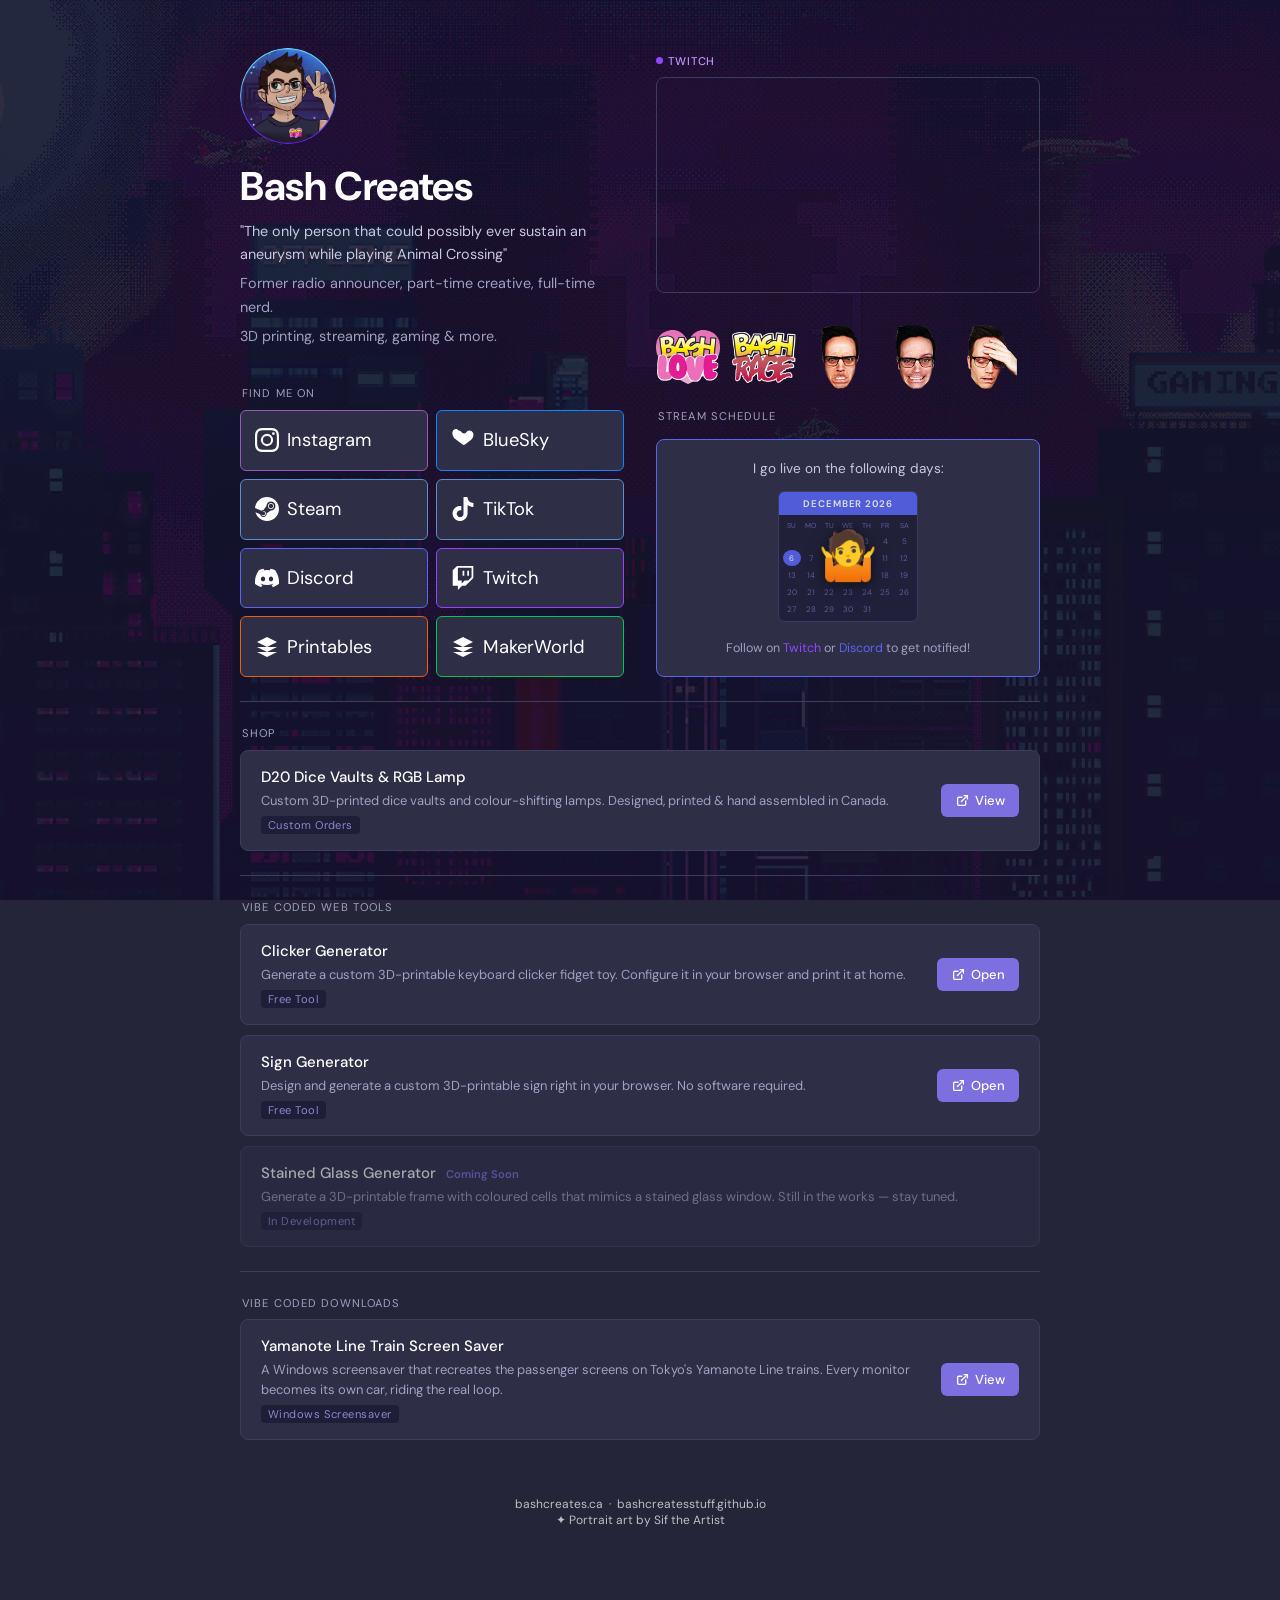
==== index.html @ c872d1d6 "Add glasses to the neon intro trace The line branches off the face outline, goes round both lenses a" ====
<!DOCTYPE html>
<html lang="en">
<head>
<meta charset="UTF-8">
<meta name="viewport" content="width=device-width, initial-scale=1.0">
<title>Bash Creates</title>
<link rel="preconnect" href="https://fonts.googleapis.com">
<link href="https://fonts.googleapis.com/css2?family=Space+Mono:wght@400;700&family=DM+Sans:wght@300;400;500&family=Orbitron:wght@700&display=swap" rel="stylesheet">
<style>
  *, *::before, *::after { box-sizing: border-box; margin: 0; padding: 0; }

  :root {
    --bg: #25253a;
    --surface: #2e2e47;
    --surface-hover: #35354f;
    --border: #3d3d5c;
    --text: #ffffff;
    --muted: #a0a0c0;
    --accent: #7c6fe0;
  }

  body {
    background: url('Offline.png') center center / cover fixed, #25253a;
    color: var(--text);
    font-family: 'DM Sans', sans-serif;
    min-height: 100vh;
    display: flex;
    flex-direction: column;
    align-items: center;
    padding: 3rem 1.5rem 5rem;
  }

  body::before {
    content: '';
    position: fixed;
    inset: 0;
    background: rgba(20, 18, 40, 0.88);
    z-index: 0;
    pointer-events: none;
  }

  .container {
    position: relative;
    z-index: 1;
    width: 100%;
    max-width: 800px;
  }

  .header { margin-bottom: 2rem; }

  .avatar {
    width: 96px;
    height: 96px;
    border-radius: 50%;
    margin-bottom: 1.25rem;
    display: block;
    object-fit: cover;
  }

  .twitch-section { margin-bottom: 2rem; }

  .twitch-embed {
    width: 100%;
    aspect-ratio: 16/9;
    border-radius: 8px;
    border: 1px solid var(--border);
    overflow: hidden;
  }

  .twitch-embed iframe {
    width: 100%;
    height: 100%;
    display: block;
    border: none;
  }

  .live-badge {
    display: inline-flex;
    align-items: center;
    gap: 5px;
    font-size: 0.7rem;
    font-weight: 500;
    color: #bf94ff;
    margin-bottom: 0.6rem;
    text-transform: uppercase;
    letter-spacing: 0.08em;
  }

  .live-dot {
    width: 7px;
    height: 7px;
    border-radius: 50%;
    background: #9147ff;
  }

  h1 {
    font-family: 'DM Sans', sans-serif;
    font-size: 2.5rem;
    font-weight: 700;
    letter-spacing: -0.01em;
    color: var(--text);
    margin-bottom: 0.75rem;
    line-height: 1.1;
  }

  .bio p {
    font-size: 0.9rem;
    color: var(--muted);
    line-height: 1.6;
    margin-bottom: 0.4rem;
  }
  .bio p:first-child { color: #c8c8e0; }

  .section-label {
    font-size: 0.7rem;
    letter-spacing: 0.1em;
    text-transform: uppercase;
    color: var(--muted);
    margin-bottom: 0.6rem;
    padding-left: 2px;
  }

  .left-col {
    display: flex;
    flex-direction: column;
  }

  .socials {
    display: grid;
    grid-template-columns: repeat(2, 1fr);
    grid-template-rows: repeat(4, 1fr);
    align-content: stretch;
    gap: 8px;
    flex: 1;
    margin-bottom: 0;
  }

  .social-link {
    display: flex;
    align-items: center;
    gap: 8px;
    padding: 0.65rem 0.85rem;
    min-height: 0;
    background: var(--surface);
    border: 1px solid var(--border);
    border-radius: 6px;
    text-decoration: none;
    color: var(--text);
    font-size: 1.15rem;
    font-weight: 400;
    transition: background 0.15s, border-color 0.15s;
  }

  .social-link:hover { background: var(--surface-hover); }

  .social-link svg {
    width: 24px;
    height: 24px;
    flex-shrink: 0;
  }

  .social-link.instagram  { border-color: #9b59b6; }
  .social-link.bluesky    { border-color: #1185fe; }
  .social-link.steam      { border-color: #5b8fc7; }
  .social-link.tiktok     { border-color: #5b8fc7; }
  .social-link.discord    { border-color: #5865f2; }
  .social-link.twitch     { border-color: #9147ff; }
  .social-link.printables { border-color: #e8620a; }
  .social-link.makerworld { border-color: #00c853; }

  .divider {
    border: none;
    border-top: 1px solid var(--border);
    margin: 1.5rem 0;
  }

  .downloads {
    display: flex;
    flex-direction: column;
    gap: 10px;
  }

  .download-card {
    background: var(--surface);
    border: 1px solid var(--border);
    border-radius: 8px;
    padding: 1rem 1.25rem;
    display: flex;
    align-items: center;
    justify-content: space-between;
    gap: 1rem;
  }

  .download-title {
    font-size: 0.9375rem;
    font-weight: 500;
    margin-bottom: 0.25rem;
  }

  .download-desc {
    font-size: 0.8125rem;
    color: var(--muted);
    line-height: 1.5;
  }

  .tag {
    display: inline-block;
    font-size: 0.7rem;
    padding: 2px 7px;
    border-radius: 4px;
    background: #1e1e38;
    color: #8888cc;
    margin-top: 0.35rem;
    letter-spacing: 0.04em;
  }

  .download-btn {
    display: flex;
    align-items: center;
    gap: 6px;
    padding: 0.5rem 0.9rem;
    background: var(--accent);
    color: #fff;
    border: none;
    border-radius: 6px;
    font-size: 0.8125rem;
    font-weight: 500;
    cursor: pointer;
    text-decoration: none;
    white-space: nowrap;
    flex-shrink: 0;
    transition: background 0.15s;
  }

  .download-btn:hover { background: #6a5ed0; }
  .download-btn svg { width: 13px; height: 13px; }

  /* Schedule card */
  .schedule-card {
    background: var(--surface);
    border: 1px solid #5865f2;
    border-radius: 8px;
    padding: 1.25rem 1.5rem;
    text-align: center;
    margin-top: 1rem;
    position: relative;
    overflow: hidden;
  }

  .schedule-card p.label {
    font-size: 0.85rem;
    color: #c8c8e0;
    margin-bottom: 0.85rem;
  }

  .calendar-wrap {
    position: relative;
    display: inline-block;
  }

  .cal {
    width: 140px;
    background: #1e1e38;
    border: 1px solid #3d3d6a;
    border-radius: 6px;
    overflow: hidden;
    font-family: 'DM Sans', sans-serif;
    user-select: none;
    opacity: 0.85;
  }

  .cal-header {
    background: #5865f2;
    color: #fff;
    font-size: 0.6rem;
    font-weight: 600;
    letter-spacing: 0.1em;
    text-transform: uppercase;
    padding: 5px 0;
    text-align: center;
  }

  .cal-grid {
    display: grid;
    grid-template-columns: repeat(7, 1fr);
    gap: 1px;
    padding: 4px;
  }

  .cal-day-label {
    font-size: 0.45rem;
    color: #6666aa;
    text-align: center;
    padding: 2px 0;
    text-transform: uppercase;
  }

  .cal-day {
    font-size: 0.5rem;
    color: #6666aa;
    text-align: center;
    padding: 3px 1px;
    border-radius: 2px;
  }

  .cal-day.empty { color: transparent; }
  .cal-day.today {
    background: #5865f2;
    color: #fff;
    border-radius: 50%;
  }

  .shrug-overlay {
    position: absolute;
    top: 50%;
    left: 50%;
    transform: translate(-50%, -50%);
    font-size: 3rem;
    line-height: 1;
    filter: drop-shadow(0 2px 8px rgba(0,0,0,0.6));
  }

  .schedule-card p.hint {
    font-size: 0.78rem;
    color: #a0a0c0;
    margin-top: 0.85rem;
  }

  .schedule-card p.hint a { text-decoration: none; }
  .schedule-card p.hint a.twitch-link  { color: #9147ff; }
  .schedule-card p.hint a.discord-link { color: #5865f2; }

  footer {
    margin-top: 3.5rem;
    text-align: center;
    font-size: 0.75rem;
    color: #ffffff;
    position: relative;
    z-index: 2;
    opacity: 0.7;
  }

  @media (max-width: 620px) {
    body {
      padding: 2rem 1rem 4rem;
      background:
        linear-gradient(rgba(20, 18, 40, 0.88), rgba(20, 18, 40, 0.88)),
        url('Offline.png') center center / cover scroll,
        #25253a;
    }

    body::before {
      display: none;
    }

    /* Stack columns, embed first */
    .two-col {
      display: flex !important;
      flex-direction: column;
      gap: 0;
    }

    .left-col  { order: 1; margin-bottom: 2rem; }
    .right-col { order: 2; }
    .socials { flex: none; margin-bottom: 2rem; }

    /* Intro: centered, scaled logo */
    #intro {
      align-items: center;
      justify-content: center;
      text-align: center;
      padding: 2rem;
    }

    .glitch-wrap,
    #introLogo {
      width: 200px;
      height: 200px;
    }

    .intro-title {
      justify-content: center;
    }

    .intro-title span {
      font-size: 1.3rem;
    }

    /* Download cards: stack button below text */
    .download-card {
      flex-direction: column;
      align-items: flex-start;
    }

    .download-btn {
      align-self: flex-start;
      margin-top: 0.5rem;
    }
  }

  /* Intro splash */
  #intro {
    position: fixed;
    inset: 0;
    z-index: 100;
    background: #1a1a2e;
    display: flex;
    flex-direction: column;
    align-items: center;
    justify-content: center;
    gap: 1.5rem;
    animation: introFadeOut 0.6s ease-in 4.9s forwards;
    pointer-events: none;
  }

  .intro-credit {
    font-family: 'DM Sans', sans-serif;
    font-size: 0.7rem;
    color: rgba(255,255,255,0.35);
    letter-spacing: 0.03em;
    position: absolute;
    bottom: 1.5rem;
    left: 1.5rem;
  }
  /* Scanlines */
  #intro::after {
    content: '';
    position: absolute;
    inset: 0;
    background: repeating-linear-gradient(
      to bottom,
      transparent,
      transparent 2px,
      rgba(0,0,0,0.09) 2px,
      rgba(0,0,0,0.09) 4px
    );
    pointer-events: none;
    z-index: 10;
  }

  .glitch-wrap {
    position: relative;
    width: 300px;
    height: 300px;
  }

  #introLogo {
    width: 300px;
    height: 300px;
    border-radius: 50%;
    object-fit: cover;
    display: block;
    animation: portraitIn 1.1s ease-out 2.3s both;
  }

  /* Neon tube sign traced in one continuous line; the portrait fades in underneath as it finishes */
  .neon-trace {
    position: absolute;
    inset: 0;
    width: 100%;
    height: 100%;
    overflow: visible;
    z-index: 1;
    animation: neonOut 0.7s ease-in-out 2.65s forwards;
  }
  /* Stroke widths are in the drawing's own units (500 wide), so they scale with the portrait */
  .neon-trace g {
    fill: none;
    stroke-linecap: round;
    stroke-linejoin: round;
  }
  .neon-trace path {
    stroke-dasharray: 1;
    stroke-dashoffset: 1;
    animation: neonDraw var(--t) linear var(--d) forwards;
  }
  .neon-glow {
    stroke: #19c9ff;
    stroke-width: 18;
    opacity: 0.45;
    filter: blur(5px);
  }
  .neon-tube {
    stroke: #40e8ff;
    stroke-width: 7.5;
    filter: drop-shadow(0 0 4px #40e8ff);
  }
  .neon-core {
    stroke: #e8fdff;
    stroke-width: 2.7;
  }

  .intro-title {
    display: flex;
    gap: 0.5rem;
    overflow: hidden;
  }

  .intro-title span {
    font-family: 'Orbitron', sans-serif;
    font-size: 1.75rem;
    font-weight: 700;
    color: #ffffff;
    letter-spacing: 0.05em;
    display: block;
  }

  .intro-bash {
    animation: slideFromLeft 0.5s cubic-bezier(0.22, 1, 0.36, 1) 2.95s both;
  }

  .intro-creates {
    animation: slideFromRight 0.5s cubic-bezier(0.22, 1, 0.36, 1) 3.4s both;
  }

  @keyframes neonDraw {
    to { stroke-dashoffset: 0; }
  }

  @keyframes neonOut {
    from { opacity: 1; }
    to   { opacity: 0; }
  }

  /* Fades in with a bright flash, then settles to normal brightness */
  @keyframes portraitIn {
    0%   { opacity: 0; transform: scale(0.97); filter: brightness(1); }
    35%  { opacity: 1; transform: scale(1.01); filter: brightness(2.3) saturate(1.3); }
    100% { opacity: 1; transform: scale(1); filter: brightness(1) saturate(1); }
  }

  @media (prefers-reduced-motion: reduce) {
    .neon-trace { display: none; }
    #introLogo { animation: none; }
  }

  @keyframes slideFromLeft {
    from { opacity: 0; transform: translateX(-40px); }
    to   { opacity: 1; transform: translateX(0); }
  }

  @keyframes slideFromRight {
    from { opacity: 0; transform: translateX(40px); }
    to   { opacity: 1; transform: translateX(0); }
  }

  @keyframes introFadeOut {
    from { opacity: 1; }
    to   { opacity: 0; visibility: hidden; }
  }
</style>
</head>
<body>
<div id="intro">
  <div class="glitch-wrap">
    <svg class="neon-trace" viewBox="0 0 500 500" aria-hidden="true">
      <!-- One continuous neon line: up the shoulder, over the hair, round the face and through the glasses,
           across the shoulder and up the arm, then round the ring to finish.
           Drawn three times: outer glow, coloured tube, bright core. -->
      <g class="neon-glow">
        <path d="M73.8 413.7 L81.2 404.4 L116 381.4 L138.9 367.8 L151.2 347.4 L154 346.2 L175 344.2 L178.6 341.8 L180.8 336 L180.8 326 L176.6 305.2 L165 298.5 L142.2 287.5 L139.2 283 L138.3 275.8 L130 281.3 L128 281.1 L124 278.8 L104 259 L94.3 245 L90.4 234 L90.1 225 L91.2 222 L100 215.5 L111 210.7 L113.6 207.1 L112.6 204 L104.4 194 L101.4 188 L99 173 L99.1 160 L100.6 155.8 L98.3 150.3 L102.8 151.1 L103.9 149.9 L105.2 132 L113 108 L117 102.4 L129 94.8 L134.6 89 L137.9 80 L138.9 67.8 L142.8 70 L150.6 81.9 L152.7 83.3 L155 83.1 L167 73.4 L182 63.4 L222 41.3 L246.1 21.2 L246.8 28 L243.6 44.8 L244.3 45.8 L254 47 L270 43.6 L284 37.2 L296 29 L297 36 L297 48 L294.6 62.4 L300 61.6 L307 58.6 L318.8 49.2 L319.8 46.3 L321.5 51.2 L321.8 71 L317.6 86 L314.3 89.9 L318.4 90.5 L319.9 92 L330.8 118 L332 126 L332 137 L330 154 L330 170 L333.8 195 L333 201.8 L344.5 209.2 L345.8 213 L346 218 L342 235 L332.8 250 L330 252.3 L324.6 251.4 L323.2 248.5 L323.8 260 L321.8 275 L320.6 278 L291 309 L277 320.1 L249 326.8 L243 327 L219 320.3 L186 307.4 L178 305.5 L142.2 287.5 L139.2 283 L138.3 275.8 L130 281.3 L127 280.7 L123 278 L103.2 258 L95.4 247 L93 242 L90.2 233 L90.6 223 L93 220.2 L100 215.5 L112.2 210.3 L115.8 209.7 L129.8 222 L134.4 231 L139 237 L141.9 238.9 L143.4 238.6 L143.8 236 L142.1 230 L144 214 L144 199 L141 178 L141.4 154 L143.2 151 L150 144 L174 125 L184.2 109.6 L193 109.4 L238 126.6 L249 129.9 L255 128.2 L270 118.8 L289 108.8 L294 107.6 L298.6 112 L304 122 L309 126.8 L314.9 130.2 L316.8 133 L319 152 L318.1 164 L320.7 185.9 L320.1 187.1 L319.1 185.9 L315.9 173.1 L312.8 170.3 L309.7 169.6 L301.6 170.5 L266.1 179.4 L263.3 181.1 L261.2 184.1 L261.2 192.5 L253.6 189.4 L247.5 188.4 L241.1 189.4 L231.5 192.8 L230.5 187.4 L228.4 184.6 L218.8 181.6 L171 178.9 L160.2 179.2 L156.4 180.2 L153.3 182.8 L152.5 186.5 L152.9 192.4 L150.8 194.4 L154.1 200 L156.9 211.6 L159.6 217.7 L163.9 221.7 L169.9 223.5 L211.4 225.4 L221.2 224.6 L224.3 223.1 L226.5 220.1 L229.3 211.5 L231.4 198.8 L232.8 196.3 L236 193.1 L241.1 190 L247.5 188.7 L253.7 190.1 L258.2 193.2 L260.8 196.6 L263.9 214.3 L266.2 218.7 L268.5 220.5 L278.5 222.1 L303 220.7 L311 218.4 L314.8 215.1 L317.7 206 L319.4 190.2 L320.2 188.9 L321 191 L322.2 215 L323.7 218.8 L324.9 219.1 L328.2 215 L332.9 203.6 L334.9 203.6 L344.5 209.2 L346 214 L345.8 221 L341.5 236 L331.9 250.9 L329 252.4 L325.2 251.8 L323.2 248.5 L323.8 260 L321.8 275 L319.8 279 L291 309 L274.6 323 L273 330 L273 338 L276.4 345.8 L287 348.8 L300 350.6 L309 358 L318 362.5 L343 372.6 L353 374.8 L397 375 L409.9 373.4 L414.9 375.8 L431 373 L455 375.2 L457.8 374.7 L461.6 371.3 L463.8 366.7 L464 364.2 L463 361.7 L457.3 355 L450.4 341 L441.4 316 L432.7 285 L426.2 269 L422.8 264.1 L420 262.1 L389 253.6 L385.4 251.8 L376.4 232 L376.2 229 L379.2 221.6 L374.2 209 L358.6 185 L345.7 169 L342.2 162 L343 155 L347 148 L355 141.8 L358 140.8 L360.8 141.5 L378.4 177 L387 189 L390 191.1 L391.8 191.3 L393.8 185 L395 165 L395 146 L392.2 122 L397 116.6 L405 116.2 L412 119.4 L416.8 123.2 L417.8 125 L419 133 L419 155 L417.2 174 L419.2 175.2 L430.5 173.2 L435 174.1 L437.8 176.1 L438.8 178 L438.4 185.8 L441.2 183.2 L446 182.6 L451 187 L453.6 191 L454.4 203 L460.4 219 L465.8 229 L465 241 L465.4 255 L482.3 280 L488 285 L489.5 288.2 L489.4 296.2 L485.6 313.2 L475.8 342.1 L462.9 369 L447.6 393 L427.7 417 L421.4 423 L418.1 424.8 L414.8 425.2 L410.5 422.6 L412.7 377.9 L412 401 L409.9 421.3 L411.2 428.6 L410.5 431.8 L408.6 434.8 L389.8 449.9 L365.6 464.8 L343.6 475.3 L316.7 484.6 L285 491.4 L252.6 493.9 L220.2 492.1 L192.3 487 L161.3 477.2 L135.5 465.4 L107.9 448.3 L82.9 427.7 L63.4 407.1 L44.3 381.2 L28.9 352.9 L17.2 322.9 L9.7 291.6 L6.3 259.6 L7.1 227.5 L12.2 195.7 L21.4 164.8 L34.6 135.5 L49.3 111.4 L69.2 86.2 L92.4 63.8 L118.3 44.7 L146.4 29.1 L176.4 17.4 L207.7 9.8 L235.7 6.5 L267.8 6.7 L299.7 11.2 L326.9 18.5 L356.7 30.7 L384.7 46.6 L407.2 63.5 L427.7 82.9 L448.1 107.7 L463.2 131.5 L477 160.6 L485.7 187.4 L491.9 219 L493.9 251.1 L492 280.9" pathLength="1" style="--d:0.2s;--t:2.4s"/>
      </g>
      <g class="neon-tube">
        <path d="M73.8 413.7 L81.2 404.4 L116 381.4 L138.9 367.8 L151.2 347.4 L154 346.2 L175 344.2 L178.6 341.8 L180.8 336 L180.8 326 L176.6 305.2 L165 298.5 L142.2 287.5 L139.2 283 L138.3 275.8 L130 281.3 L128 281.1 L124 278.8 L104 259 L94.3 245 L90.4 234 L90.1 225 L91.2 222 L100 215.5 L111 210.7 L113.6 207.1 L112.6 204 L104.4 194 L101.4 188 L99 173 L99.1 160 L100.6 155.8 L98.3 150.3 L102.8 151.1 L103.9 149.9 L105.2 132 L113 108 L117 102.4 L129 94.8 L134.6 89 L137.9 80 L138.9 67.8 L142.8 70 L150.6 81.9 L152.7 83.3 L155 83.1 L167 73.4 L182 63.4 L222 41.3 L246.1 21.2 L246.8 28 L243.6 44.8 L244.3 45.8 L254 47 L270 43.6 L284 37.2 L296 29 L297 36 L297 48 L294.6 62.4 L300 61.6 L307 58.6 L318.8 49.2 L319.8 46.3 L321.5 51.2 L321.8 71 L317.6 86 L314.3 89.9 L318.4 90.5 L319.9 92 L330.8 118 L332 126 L332 137 L330 154 L330 170 L333.8 195 L333 201.8 L344.5 209.2 L345.8 213 L346 218 L342 235 L332.8 250 L330 252.3 L324.6 251.4 L323.2 248.5 L323.8 260 L321.8 275 L320.6 278 L291 309 L277 320.1 L249 326.8 L243 327 L219 320.3 L186 307.4 L178 305.5 L142.2 287.5 L139.2 283 L138.3 275.8 L130 281.3 L127 280.7 L123 278 L103.2 258 L95.4 247 L93 242 L90.2 233 L90.6 223 L93 220.2 L100 215.5 L112.2 210.3 L115.8 209.7 L129.8 222 L134.4 231 L139 237 L141.9 238.9 L143.4 238.6 L143.8 236 L142.1 230 L144 214 L144 199 L141 178 L141.4 154 L143.2 151 L150 144 L174 125 L184.2 109.6 L193 109.4 L238 126.6 L249 129.9 L255 128.2 L270 118.8 L289 108.8 L294 107.6 L298.6 112 L304 122 L309 126.8 L314.9 130.2 L316.8 133 L319 152 L318.1 164 L320.7 185.9 L320.1 187.1 L319.1 185.9 L315.9 173.1 L312.8 170.3 L309.7 169.6 L301.6 170.5 L266.1 179.4 L263.3 181.1 L261.2 184.1 L261.2 192.5 L253.6 189.4 L247.5 188.4 L241.1 189.4 L231.5 192.8 L230.5 187.4 L228.4 184.6 L218.8 181.6 L171 178.9 L160.2 179.2 L156.4 180.2 L153.3 182.8 L152.5 186.5 L152.9 192.4 L150.8 194.4 L154.1 200 L156.9 211.6 L159.6 217.7 L163.9 221.7 L169.9 223.5 L211.4 225.4 L221.2 224.6 L224.3 223.1 L226.5 220.1 L229.3 211.5 L231.4 198.8 L232.8 196.3 L236 193.1 L241.1 190 L247.5 188.7 L253.7 190.1 L258.2 193.2 L260.8 196.6 L263.9 214.3 L266.2 218.7 L268.5 220.5 L278.5 222.1 L303 220.7 L311 218.4 L314.8 215.1 L317.7 206 L319.4 190.2 L320.2 188.9 L321 191 L322.2 215 L323.7 218.8 L324.9 219.1 L328.2 215 L332.9 203.6 L334.9 203.6 L344.5 209.2 L346 214 L345.8 221 L341.5 236 L331.9 250.9 L329 252.4 L325.2 251.8 L323.2 248.5 L323.8 260 L321.8 275 L319.8 279 L291 309 L274.6 323 L273 330 L273 338 L276.4 345.8 L287 348.8 L300 350.6 L309 358 L318 362.5 L343 372.6 L353 374.8 L397 375 L409.9 373.4 L414.9 375.8 L431 373 L455 375.2 L457.8 374.7 L461.6 371.3 L463.8 366.7 L464 364.2 L463 361.7 L457.3 355 L450.4 341 L441.4 316 L432.7 285 L426.2 269 L422.8 264.1 L420 262.1 L389 253.6 L385.4 251.8 L376.4 232 L376.2 229 L379.2 221.6 L374.2 209 L358.6 185 L345.7 169 L342.2 162 L343 155 L347 148 L355 141.8 L358 140.8 L360.8 141.5 L378.4 177 L387 189 L390 191.1 L391.8 191.3 L393.8 185 L395 165 L395 146 L392.2 122 L397 116.6 L405 116.2 L412 119.4 L416.8 123.2 L417.8 125 L419 133 L419 155 L417.2 174 L419.2 175.2 L430.5 173.2 L435 174.1 L437.8 176.1 L438.8 178 L438.4 185.8 L441.2 183.2 L446 182.6 L451 187 L453.6 191 L454.4 203 L460.4 219 L465.8 229 L465 241 L465.4 255 L482.3 280 L488 285 L489.5 288.2 L489.4 296.2 L485.6 313.2 L475.8 342.1 L462.9 369 L447.6 393 L427.7 417 L421.4 423 L418.1 424.8 L414.8 425.2 L410.5 422.6 L412.7 377.9 L412 401 L409.9 421.3 L411.2 428.6 L410.5 431.8 L408.6 434.8 L389.8 449.9 L365.6 464.8 L343.6 475.3 L316.7 484.6 L285 491.4 L252.6 493.9 L220.2 492.1 L192.3 487 L161.3 477.2 L135.5 465.4 L107.9 448.3 L82.9 427.7 L63.4 407.1 L44.3 381.2 L28.9 352.9 L17.2 322.9 L9.7 291.6 L6.3 259.6 L7.1 227.5 L12.2 195.7 L21.4 164.8 L34.6 135.5 L49.3 111.4 L69.2 86.2 L92.4 63.8 L118.3 44.7 L146.4 29.1 L176.4 17.4 L207.7 9.8 L235.7 6.5 L267.8 6.7 L299.7 11.2 L326.9 18.5 L356.7 30.7 L384.7 46.6 L407.2 63.5 L427.7 82.9 L448.1 107.7 L463.2 131.5 L477 160.6 L485.7 187.4 L491.9 219 L493.9 251.1 L492 280.9" pathLength="1" style="--d:0.2s;--t:2.4s"/>
      </g>
      <g class="neon-core">
        <path d="M73.8 413.7 L81.2 404.4 L116 381.4 L138.9 367.8 L151.2 347.4 L154 346.2 L175 344.2 L178.6 341.8 L180.8 336 L180.8 326 L176.6 305.2 L165 298.5 L142.2 287.5 L139.2 283 L138.3 275.8 L130 281.3 L128 281.1 L124 278.8 L104 259 L94.3 245 L90.4 234 L90.1 225 L91.2 222 L100 215.5 L111 210.7 L113.6 207.1 L112.6 204 L104.4 194 L101.4 188 L99 173 L99.1 160 L100.6 155.8 L98.3 150.3 L102.8 151.1 L103.9 149.9 L105.2 132 L113 108 L117 102.4 L129 94.8 L134.6 89 L137.9 80 L138.9 67.8 L142.8 70 L150.6 81.9 L152.7 83.3 L155 83.1 L167 73.4 L182 63.4 L222 41.3 L246.1 21.2 L246.8 28 L243.6 44.8 L244.3 45.8 L254 47 L270 43.6 L284 37.2 L296 29 L297 36 L297 48 L294.6 62.4 L300 61.6 L307 58.6 L318.8 49.2 L319.8 46.3 L321.5 51.2 L321.8 71 L317.6 86 L314.3 89.9 L318.4 90.5 L319.9 92 L330.8 118 L332 126 L332 137 L330 154 L330 170 L333.8 195 L333 201.8 L344.5 209.2 L345.8 213 L346 218 L342 235 L332.8 250 L330 252.3 L324.6 251.4 L323.2 248.5 L323.8 260 L321.8 275 L320.6 278 L291 309 L277 320.1 L249 326.8 L243 327 L219 320.3 L186 307.4 L178 305.5 L142.2 287.5 L139.2 283 L138.3 275.8 L130 281.3 L127 280.7 L123 278 L103.2 258 L95.4 247 L93 242 L90.2 233 L90.6 223 L93 220.2 L100 215.5 L112.2 210.3 L115.8 209.7 L129.8 222 L134.4 231 L139 237 L141.9 238.9 L143.4 238.6 L143.8 236 L142.1 230 L144 214 L144 199 L141 178 L141.4 154 L143.2 151 L150 144 L174 125 L184.2 109.6 L193 109.4 L238 126.6 L249 129.9 L255 128.2 L270 118.8 L289 108.8 L294 107.6 L298.6 112 L304 122 L309 126.8 L314.9 130.2 L316.8 133 L319 152 L318.1 164 L320.7 185.9 L320.1 187.1 L319.1 185.9 L315.9 173.1 L312.8 170.3 L309.7 169.6 L301.6 170.5 L266.1 179.4 L263.3 181.1 L261.2 184.1 L261.2 192.5 L253.6 189.4 L247.5 188.4 L241.1 189.4 L231.5 192.8 L230.5 187.4 L228.4 184.6 L218.8 181.6 L171 178.9 L160.2 179.2 L156.4 180.2 L153.3 182.8 L152.5 186.5 L152.9 192.4 L150.8 194.4 L154.1 200 L156.9 211.6 L159.6 217.7 L163.9 221.7 L169.9 223.5 L211.4 225.4 L221.2 224.6 L224.3 223.1 L226.5 220.1 L229.3 211.5 L231.4 198.8 L232.8 196.3 L236 193.1 L241.1 190 L247.5 188.7 L253.7 190.1 L258.2 193.2 L260.8 196.6 L263.9 214.3 L266.2 218.7 L268.5 220.5 L278.5 222.1 L303 220.7 L311 218.4 L314.8 215.1 L317.7 206 L319.4 190.2 L320.2 188.9 L321 191 L322.2 215 L323.7 218.8 L324.9 219.1 L328.2 215 L332.9 203.6 L334.9 203.6 L344.5 209.2 L346 214 L345.8 221 L341.5 236 L331.9 250.9 L329 252.4 L325.2 251.8 L323.2 248.5 L323.8 260 L321.8 275 L319.8 279 L291 309 L274.6 323 L273 330 L273 338 L276.4 345.8 L287 348.8 L300 350.6 L309 358 L318 362.5 L343 372.6 L353 374.8 L397 375 L409.9 373.4 L414.9 375.8 L431 373 L455 375.2 L457.8 374.7 L461.6 371.3 L463.8 366.7 L464 364.2 L463 361.7 L457.3 355 L450.4 341 L441.4 316 L432.7 285 L426.2 269 L422.8 264.1 L420 262.1 L389 253.6 L385.4 251.8 L376.4 232 L376.2 229 L379.2 221.6 L374.2 209 L358.6 185 L345.7 169 L342.2 162 L343 155 L347 148 L355 141.8 L358 140.8 L360.8 141.5 L378.4 177 L387 189 L390 191.1 L391.8 191.3 L393.8 185 L395 165 L395 146 L392.2 122 L397 116.6 L405 116.2 L412 119.4 L416.8 123.2 L417.8 125 L419 133 L419 155 L417.2 174 L419.2 175.2 L430.5 173.2 L435 174.1 L437.8 176.1 L438.8 178 L438.4 185.8 L441.2 183.2 L446 182.6 L451 187 L453.6 191 L454.4 203 L460.4 219 L465.8 229 L465 241 L465.4 255 L482.3 280 L488 285 L489.5 288.2 L489.4 296.2 L485.6 313.2 L475.8 342.1 L462.9 369 L447.6 393 L427.7 417 L421.4 423 L418.1 424.8 L414.8 425.2 L410.5 422.6 L412.7 377.9 L412 401 L409.9 421.3 L411.2 428.6 L410.5 431.8 L408.6 434.8 L389.8 449.9 L365.6 464.8 L343.6 475.3 L316.7 484.6 L285 491.4 L252.6 493.9 L220.2 492.1 L192.3 487 L161.3 477.2 L135.5 465.4 L107.9 448.3 L82.9 427.7 L63.4 407.1 L44.3 381.2 L28.9 352.9 L17.2 322.9 L9.7 291.6 L6.3 259.6 L7.1 227.5 L12.2 195.7 L21.4 164.8 L34.6 135.5 L49.3 111.4 L69.2 86.2 L92.4 63.8 L118.3 44.7 L146.4 29.1 L176.4 17.4 L207.7 9.8 L235.7 6.5 L267.8 6.7 L299.7 11.2 L326.9 18.5 L356.7 30.7 L384.7 46.6 L407.2 63.5 L427.7 82.9 L448.1 107.7 L463.2 131.5 L477 160.6 L485.7 187.4 L491.9 219 L493.9 251.1 L492 280.9" pathLength="1" style="--d:0.2s;--t:2.4s"/>
      </g>
    </svg>
    <img src="BashProfilePic.png" alt="Bash Creates" id="introLogo">
  </div>
  <div class="intro-title">
    <span class="intro-bash">Bash</span>
    <span class="intro-creates">Creates</span>
  </div>
  <span class="intro-credit">✦ Portrait art by Sif the Artist</span>
</div>
<div class="container">

<div class="two-col" style="display: grid; grid-template-columns: 1fr 1fr; gap: 2rem; align-items: stretch;">
  <div class="left-col">

    <header class="header">
      <img src="BashProfilePic.png" alt="Bash Creates" class="avatar">
      <h1>Bash Creates</h1>
      <div class="bio">
        <p>"The only person that could possibly ever sustain an aneurysm while playing Animal Crossing"</p>
        <p>Former radio announcer, part-time creative, full-time nerd.</p>
        <p>3D printing, streaming, gaming &amp; more.</p>
      </div>
    </header>

    <p class="section-label">Find me on</p>
    <div class="socials">

      <a href="https://www.instagram.com/bash.creates" class="social-link instagram" target="_blank" rel="noopener">
        <svg viewBox="0 0 24 24" fill="currentColor"><path d="M12 2.163c3.204 0 3.584.012 4.85.07 3.252.148 4.771 1.691 4.919 4.919.058 1.265.069 1.645.069 4.849 0 3.205-.012 3.584-.069 4.849-.149 3.225-1.664 4.771-4.919 4.919-1.266.058-1.644.07-4.85.07-3.204 0-3.584-.012-4.849-.07-3.26-.149-4.771-1.699-4.919-4.92-.058-1.265-.07-1.644-.07-4.849 0-3.204.013-3.583.07-4.849.149-3.227 1.664-4.771 4.919-4.919 1.266-.057 1.645-.069 4.849-.069zM12 0C8.741 0 8.333.014 7.053.072 2.695.272.273 2.69.073 7.052.014 8.333 0 8.741 0 12c0 3.259.014 3.668.072 4.948.2 4.358 2.618 6.78 6.98 6.98C8.333 23.986 8.741 24 12 24c3.259 0 3.668-.014 4.948-.072 4.354-.2 6.782-2.618 6.979-6.98.059-1.28.073-1.689.073-4.948 0-3.259-.014-3.667-.072-4.947-.196-4.354-2.617-6.78-6.979-6.98C15.668.014 15.259 0 12 0zm0 5.838a6.162 6.162 0 100 12.324 6.162 6.162 0 000-12.324zM12 16a4 4 0 110-8 4 4 0 010 8zm6.406-11.845a1.44 1.44 0 100 2.881 1.44 1.44 0 000-2.881z"/></svg>
        Instagram
      </a>

      <a href="https://bsky.app/profile/bashcreatesstuff.bsky.social" class="social-link bluesky" target="_blank" rel="noopener">
        <svg viewBox="0 0 24 24" fill="currentColor"><path d="M7.595 2.504a3.5 3.5 0 0 1 3.104 1.827c.41.733 1.227 1.165 2.302 1.165.94 0 1.697-.36 2.105-1.045a3.5 3.5 0 0 1 3.104-1.947c1.516 0 2.889.783 3.617 1.957.728 1.174.756 2.729.283 4.191-.473 1.463-1.398 2.718-2.517 3.586l-5.607 4.22a2 2 0 0 1-2.47 0l-5.607-4.22C3.3 10.43 2.375 9.175 1.902 7.712.67 4.785 1.517 2.765 3.104 1.591 4.691.416 6.768 1.095 7.595 2.504Z"/></svg>
        BlueSky
      </a>

      <a href="https://steamcommunity.com/id/bashcreates/" class="social-link steam" target="_blank" rel="noopener">
        <svg viewBox="0 0 24 24" fill="currentColor"><path d="M11.979 0C5.678 0 .511 4.86.022 11.037l6.432 2.658c.545-.371 1.203-.59 1.912-.59.063 0 .125.004.188.006l2.861-4.142V8.91c0-2.495 2.028-4.524 4.524-4.524 2.494 0 4.524 2.031 4.524 4.527s-2.03 4.525-4.524 4.525h-.105l-4.076 2.911c0 .052.004.105.004.159 0 1.875-1.515 3.396-3.39 3.396-1.635 0-3.016-1.173-3.331-2.727L.436 15.27C1.862 20.307 6.486 24 11.979 24c6.627 0 11.999-5.373 11.999-12S18.605 0 11.979 0zM7.54 18.21l-1.473-.61c.262.543.714.999 1.314 1.25 1.297.539 2.793-.076 3.332-1.375.263-.63.264-1.319.005-1.949s-.75-1.121-1.377-1.383c-.624-.26-1.29-.249-1.878-.03l1.523.63c.956.4 1.409 1.5 1.009 2.455-.397.957-1.497 1.41-2.454 1.012H7.54zm11.415-9.303c0-1.662-1.353-3.015-3.015-3.015-1.665 0-3.015 1.353-3.015 3.015 0 1.665 1.35 3.015 3.015 3.015 1.663 0 3.015-1.35 3.015-3.015zm-5.273-.005c0-1.252 1.013-2.266 2.265-2.266 1.249 0 2.266 1.014 2.266 2.266 0 1.251-1.017 2.265-2.266 2.265-1.253 0-2.265-1.014-2.265-2.265z"/></svg>
        Steam
      </a>

      <a href="https://www.tiktok.com/@bash.creates" class="social-link tiktok" target="_blank" rel="noopener">
        <svg viewBox="0 0 24 24" fill="currentColor"><path d="M12.525.02c1.31-.02 2.61-.01 3.91-.02.08 1.53.63 3.09 1.75 4.17 1.12 1.11 2.7 1.62 4.24 1.79v4.03c-1.44-.05-2.89-.35-4.2-.97-.57-.26-1.1-.59-1.62-.93-.01 2.92.01 5.84-.02 8.75-.08 1.4-.54 2.79-1.35 3.94-1.31 1.92-3.58 3.17-5.91 3.21-1.43.08-2.86-.31-4.08-1.03-2.02-1.19-3.44-3.37-3.65-5.71-.02-.5-.03-1-.01-1.49.18-1.9 1.12-3.72 2.58-4.96 1.66-1.44 3.98-2.13 6.15-1.72.02 1.48-.04 2.96-.04 4.44-.99-.32-2.15-.23-3.02.37-.63.41-1.11 1.04-1.36 1.75-.21.51-.15 1.07-.14 1.61.24 1.64 1.82 3.02 3.5 2.87 1.12-.01 2.19-.66 2.77-1.61.19-.33.4-.67.41-1.06.1-1.79.06-3.57.07-5.36.01-4.03-.01-8.05.02-12.07z"/></svg>
        TikTok
      </a>

      <a href="https://discord.gg/uKRuKWjbXw" class="social-link discord" target="_blank" rel="noopener">
        <svg viewBox="0 0 24 24" fill="currentColor"><path d="M20.317 4.37a19.791 19.791 0 00-4.885-1.515.074.074 0 00-.079.037c-.21.375-.444.864-.608 1.25a18.27 18.27 0 00-5.487 0 12.64 12.64 0 00-.617-1.25.077.077 0 00-.079-.037A19.736 19.736 0 003.677 4.37a.07.07 0 00-.032.027C.533 9.046-.32 13.58.099 18.057a.082.082 0 00.031.057 19.9 19.9 0 005.993 3.03.078.078 0 00.084-.028c.462-.63.874-1.295 1.226-1.994a.076.076 0 00-.041-.106 13.107 13.107 0 01-1.872-.892.077.077 0 01-.008-.128 10.2 10.2 0 00.372-.292.074.074 0 01.077-.01c3.928 1.793 8.18 1.793 12.062 0a.074.074 0 01.078.01c.12.098.246.198.373.292a.077.077 0 01-.006.127 12.299 12.299 0 01-1.873.892.077.077 0 00-.041.107c.36.698.772 1.362 1.225 1.993a.076.076 0 00.084.028 19.839 19.839 0 006.002-3.03.077.077 0 00.032-.054c.5-5.177-.838-9.674-3.549-13.66a.061.061 0 00-.031-.03zM8.02 15.33c-1.183 0-2.157-1.085-2.157-2.419 0-1.333.956-2.419 2.157-2.419 1.21 0 2.176 1.096 2.157 2.42 0 1.333-.956 2.418-2.157 2.418zm7.975 0c-1.183 0-2.157-1.085-2.157-2.419 0-1.333.955-2.419 2.157-2.419 1.21 0 2.176 1.096 2.157 2.42 0 1.333-.946 2.418-2.157 2.418z"/></svg>
        Discord
      </a>

      <a href="https://www.twitch.tv/bashcreates" class="social-link twitch" target="_blank" rel="noopener">
        <svg viewBox="0 0 24 24" fill="currentColor"><path d="M11.571 4.714h1.715v5.143H11.57zm4.715 0H18v5.143h-1.714zM6 0L1.714 4.286v15.428h5.143V24l4.286-4.286h3.428L22.286 12V0zm14.571 11.143l-3.428 3.428h-3.429l-3 3v-3H6.857V1.714h13.714z"/></svg>
        Twitch
      </a>

      <a href="https://www.printables.com/@BashCreates/models" class="social-link printables" target="_blank" rel="noopener">
        <svg viewBox="0 0 24 24" fill="currentColor"><path d="M12 2L2 7l10 5 10-5-10-5zM2 17l10 5 10-5M2 12l10 5 10-5"/></svg>
        Printables
      </a>

      <a href="https://makerworld.com/en/@BashCreates/upload" class="social-link makerworld" target="_blank" rel="noopener">
        <svg viewBox="0 0 24 24" fill="currentColor"><path d="M12 2L2 7l10 5 10-5-10-5zM2 17l10 5 10-5M2 12l10 5 10-5"/></svg>
        MakerWorld
      </a>

    </div>

  </div> <!-- end left-col -->

  <div class="right-col">
    <div class="twitch-section">
      <div class="live-badge"><div class="live-dot"></div> Twitch</div>
      <div class="twitch-embed">
        <iframe
          src="https://player.twitch.tv/?channel=bashcreates&parent=bashcreates.ca&autoplay=false"
          allowfullscreen>
        </iframe>
      </div>
    </div>

    <div style="display: flex; gap: 12px; margin-top: 1rem; align-items: center; flex-wrap: wrap;">
      <img src="BashLove112.png" alt="Bash Love emote" style="height: 64px; width: auto;">
      <img src="BashRage.png" alt="Bash Rage emote" style="height: 64px; width: auto;">
      <img src="RageFace112.png" alt="Rage Face emote" style="height: 64px; width: auto;">
      <img src="BashFace112.png" alt="Bash Face emote" style="height: 64px; width: auto;">
      <img src="BashPalm112.png" alt="Bash Palm emote" style="height: 64px; width: auto;">
    </div>

    <!-- Stream Schedule -->
    <p class="section-label" style="margin-top: 1.25rem;">Stream Schedule</p>
    <div class="schedule-card">
      <p class="label">I go live on the following days:</p>
      <div class="calendar-wrap">
        <div class="cal">
          <div class="cal-header" id="calHeader"></div>
          <div class="cal-grid" id="calGrid"></div>
        </div>
        <div class="shrug-overlay">🤷</div>
      </div>
      <p class="hint">Follow on <a href="https://www.twitch.tv/bashcreates" class="twitch-link">Twitch</a> or <a href="https://discord.gg/uKRuKWjbXw" class="discord-link">Discord</a> to get notified!</p>
    </div>

    <script>
      (function() {
        const now = new Date();
        const today = now.getDate();
        const month = now.getMonth();
        const year = now.getFullYear();
        const months = ['January','February','March','April','May','June','July','August','September','October','November','December'];
        const daysInMonth = new Date(year, month + 1, 0).getDate();
        const firstDay = new Date(year, month, 1).getDay();

        document.getElementById('calHeader').textContent = months[month] + ' ' + year;

        const grid = document.getElementById('calGrid');
        const labels = ['Su','Mo','Tu','We','Th','Fr','Sa'];
        labels.forEach(l => {
          const d = document.createElement('div');
          d.className = 'cal-day-label';
          d.textContent = l;
          grid.appendChild(d);
        });

        for (let i = 0; i < firstDay; i++) {
          const d = document.createElement('div');
          d.className = 'cal-day empty';
          grid.appendChild(d);
        }

        for (let i = 1; i <= daysInMonth; i++) {
          const d = document.createElement('div');
          d.className = 'cal-day' + (i === today ? ' today' : '');
          d.textContent = i;
          grid.appendChild(d);
        }
      })();
    </script>

  </div> <!-- end right-col -->

</div> <!-- end two-col grid -->

<hr class="divider">

<p class="section-label">Shop</p>
<div class="downloads">

  <div class="download-card">
    <div class="download-info">
      <div class="download-title">D20 Dice Vaults &amp; RGB Lamp</div>
      <div class="download-desc">Custom 3D-printed dice vaults and colour-shifting lamps. Designed, printed &amp; hand assembled in Canada.</div>
      <span class="tag">Custom Orders</span>
    </div>
    <a class="download-btn" href="https://bashcreates.ca/customdesigns" target="_blank" rel="noopener">
      <svg viewBox="0 0 24 24" fill="none" stroke="currentColor" stroke-width="2.5" stroke-linecap="round" stroke-linejoin="round"><path d="M18 13v6a2 2 0 01-2 2H5a2 2 0 01-2-2V8a2 2 0 012-2h6"/><polyline points="15 3 21 3 21 9"/><line x1="10" y1="14" x2="21" y2="3"/></svg>
      View
    </a>
  </div>

</div>

<hr class="divider">

<p class="section-label">Vibe Coded Web Tools</p>
<div class="downloads">

  <div class="download-card">
    <div class="download-info">
      <div class="download-title">Clicker Generator</div>
      <div class="download-desc">Generate a custom 3D-printable keyboard clicker fidget toy. Configure it in your browser and print it at home.</div>
      <span class="tag">Free Tool</span>
    </div>
    <a class="download-btn" href="https://bashcreates.ca/clickers" target="_blank" rel="noopener">
      <svg viewBox="0 0 24 24" fill="none" stroke="currentColor" stroke-width="2.5" stroke-linecap="round" stroke-linejoin="round"><path d="M18 13v6a2 2 0 01-2 2H5a2 2 0 01-2-2V8a2 2 0 012-2h6"/><polyline points="15 3 21 3 21 9"/><line x1="10" y1="14" x2="21" y2="3"/></svg>
      Open
    </a>
  </div>

  <div class="download-card">
    <div class="download-info">
      <div class="download-title">Sign Generator</div>
      <div class="download-desc">Design and generate a custom 3D-printable sign right in your browser. No software required.</div>
      <span class="tag">Free Tool</span>
    </div>
    <a class="download-btn" href="https://bashcreates.ca/signs" target="_blank" rel="noopener">
      <svg viewBox="0 0 24 24" fill="none" stroke="currentColor" stroke-width="2.5" stroke-linecap="round" stroke-linejoin="round"><path d="M18 13v6a2 2 0 01-2 2H5a2 2 0 01-2-2V8a2 2 0 012-2h6"/><polyline points="15 3 21 3 21 9"/><line x1="10" y1="14" x2="21" y2="3"/></svg>
      Open
    </a>
  </div>

  <div class="download-card" style="opacity: 0.6;">
    <div class="download-info">
      <div class="download-title">Stained Glass Generator <span style="font-size: 0.7rem; color: var(--accent, #7c6fe0); font-weight: 600; margin-left: 0.4rem;">Coming Soon</span></div>
      <div class="download-desc">Generate a 3D-printable frame with coloured cells that mimics a stained glass window. Still in the works — stay tuned.</div>
      <span class="tag">In Development</span>
    </div>
  </div>

</div>

<hr class="divider">

<p class="section-label">Vibe Coded Downloads</p>
<div class="downloads">

  <div class="download-card">
    <div class="download-info">
      <div class="download-title">Yamanote Line Train Screen Saver</div>
      <div class="download-desc">A Windows screensaver that recreates the passenger screens on Tokyo's Yamanote Line trains. Every monitor becomes its own car, riding the real loop.</div>
      <span class="tag">Windows Screensaver</span>
    </div>
    <a class="download-btn" href="https://bashcreates.ca/train-screen" target="_blank" rel="noopener">
      <svg viewBox="0 0 24 24" fill="none" stroke="currentColor" stroke-width="2.5" stroke-linecap="round" stroke-linejoin="round"><path d="M18 13v6a2 2 0 01-2 2H5a2 2 0 01-2-2V8a2 2 0 012-2h6"/><polyline points="15 3 21 3 21 9"/><line x1="10" y1="14" x2="21" y2="3"/></svg>
      View
    </a>
  </div>

</div>

</div>

<footer>bashcreates.ca &nbsp;·&nbsp; <a href="https://bashcreatesstuff.github.io" style="color: inherit; text-decoration: none;">bashcreatesstuff.github.io</a><br><span>✦ Portrait art by Sif the Artist</span></footer>

</body>
</html>
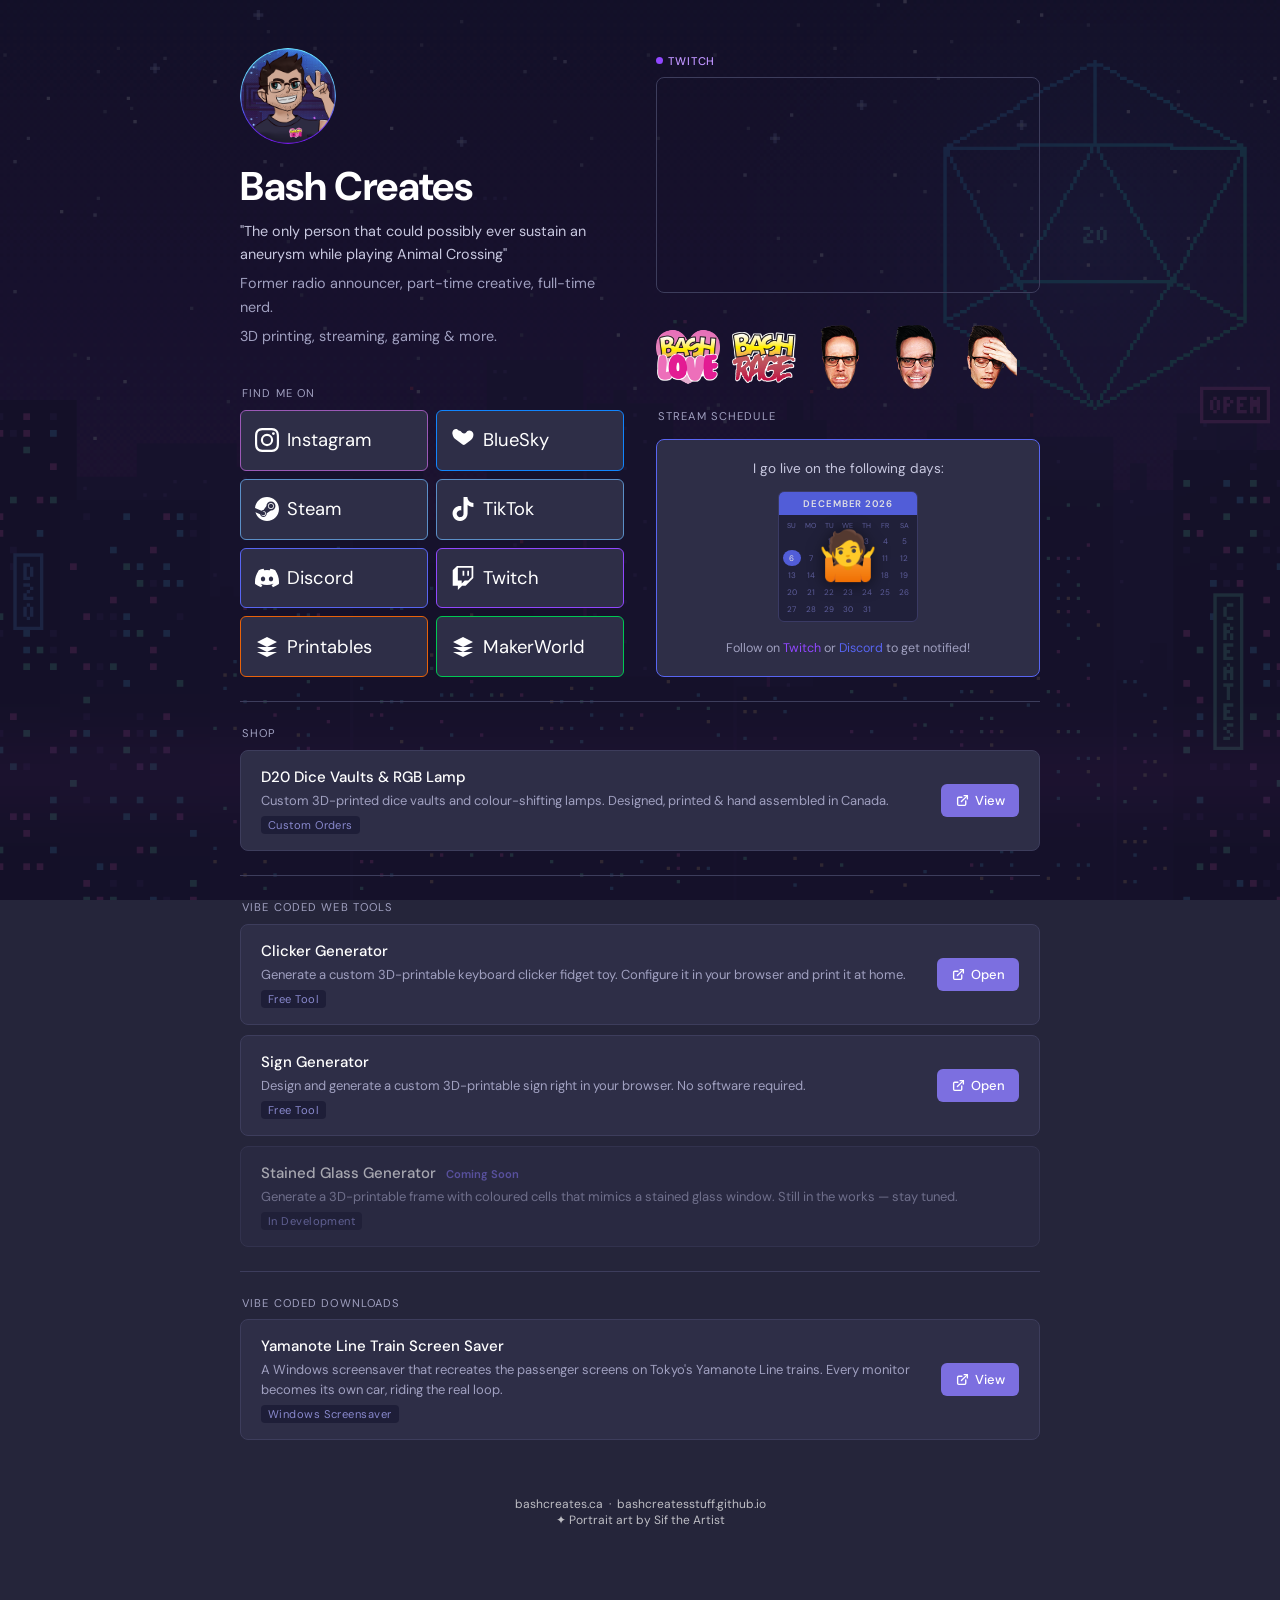
==== commit f2556ac7: "New pixel-art neon city background Replaces Offline.png with an original pixel-art night city in the" ====
--- a/index.html
+++ b/index.html
@@ -20,7 +20,7 @@
   }
 
   body {
-    background: url('Offline.png') center center / cover fixed, #25253a;
+    background: url('bg-neon-city.png') center center / cover fixed, #25253a;
     color: var(--text);
     font-family: 'DM Sans', sans-serif;
     min-height: 100vh;
@@ -475,18 +475,18 @@
     animation: neonDraw var(--t) linear var(--d) forwards;
   }
   .neon-glow {
-    stroke: #19c9ff;
+    stroke: url(#neonBG);
     stroke-width: 18;
     opacity: 0.45;
     filter: blur(5px);
   }
   .neon-tube {
-    stroke: #40e8ff;
+    stroke: url(#neonBG);
     stroke-width: 7.5;
-    filter: drop-shadow(0 0 4px #40e8ff);
+    filter: drop-shadow(0 0 4px rgba(40, 220, 200, 0.9));
   }
   .neon-core {
-    stroke: #e8fdff;
+    stroke: url(#neonBGCore);
     stroke-width: 2.7;
   }
 
@@ -557,6 +557,17 @@
       <!-- One continuous neon line: up the shoulder, over the hair, round the face and through the glasses,
            across the shoulder and up the arm, then round the ring to finish.
            Drawn three times: outer glow, coloured tube, bright core. -->
+      <defs>
+        <linearGradient id="neonBG" gradientUnits="userSpaceOnUse" x1="60" y1="40" x2="440" y2="460">
+          <stop offset="0" stop-color="#2f7dff"/>
+          <stop offset="0.5" stop-color="#14d6e6"/>
+          <stop offset="1" stop-color="#2cf57a"/>
+        </linearGradient>
+        <linearGradient id="neonBGCore" gradientUnits="userSpaceOnUse" x1="60" y1="40" x2="440" y2="460">
+          <stop offset="0" stop-color="#d6e6ff"/>
+          <stop offset="1" stop-color="#dcffe9"/>
+        </linearGradient>
+      </defs>
       <g class="neon-glow">
         <path d="M73.8 413.7 L81.2 404.4 L116 381.4 L138.9 367.8 L151.2 347.4 L154 346.2 L175 344.2 L178.6 341.8 L180.8 336 L180.8 326 L176.6 305.2 L165 298.5 L142.2 287.5 L139.2 283 L138.3 275.8 L130 281.3 L128 281.1 L124 278.8 L104 259 L94.3 245 L90.4 234 L90.1 225 L91.2 222 L100 215.5 L111 210.7 L113.6 207.1 L112.6 204 L104.4 194 L101.4 188 L99 173 L99.1 160 L100.6 155.8 L98.3 150.3 L102.8 151.1 L103.9 149.9 L105.2 132 L113 108 L117 102.4 L129 94.8 L134.6 89 L137.9 80 L138.9 67.8 L142.8 70 L150.6 81.9 L152.7 83.3 L155 83.1 L167 73.4 L182 63.4 L222 41.3 L246.1 21.2 L246.8 28 L243.6 44.8 L244.3 45.8 L254 47 L270 43.6 L284 37.2 L296 29 L297 36 L297 48 L294.6 62.4 L300 61.6 L307 58.6 L318.8 49.2 L319.8 46.3 L321.5 51.2 L321.8 71 L317.6 86 L314.3 89.9 L318.4 90.5 L319.9 92 L330.8 118 L332 126 L332 137 L330 154 L330 170 L333.8 195 L333 201.8 L344.5 209.2 L345.8 213 L346 218 L342 235 L332.8 250 L330 252.3 L324.6 251.4 L323.2 248.5 L323.8 260 L321.8 275 L320.6 278 L291 309 L277 320.1 L249 326.8 L243 327 L219 320.3 L186 307.4 L178 305.5 L142.2 287.5 L139.2 283 L138.3 275.8 L130 281.3 L127 280.7 L123 278 L103.2 258 L95.4 247 L93 242 L90.2 233 L90.6 223 L93 220.2 L100 215.5 L112.2 210.3 L115.8 209.7 L129.8 222 L134.4 231 L139 237 L141.9 238.9 L143.4 238.6 L143.8 236 L142.1 230 L144 214 L144 199 L141 178 L141.4 154 L143.2 151 L150 144 L174 125 L184.2 109.6 L193 109.4 L238 126.6 L249 129.9 L255 128.2 L270 118.8 L289 108.8 L294 107.6 L298.6 112 L304 122 L309 126.8 L314.9 130.2 L316.8 133 L319 152 L318.1 164 L320.7 185.9 L320.1 187.1 L319.1 185.9 L315.9 173.1 L312.8 170.3 L309.7 169.6 L301.6 170.5 L266.1 179.4 L263.3 181.1 L261.2 184.1 L261.2 192.5 L253.6 189.4 L247.5 188.4 L241.1 189.4 L231.5 192.8 L230.5 187.4 L228.4 184.6 L218.8 181.6 L171 178.9 L160.2 179.2 L156.4 180.2 L153.3 182.8 L152.5 186.5 L152.9 192.4 L150.8 194.4 L154.1 200 L156.9 211.6 L159.6 217.7 L163.9 221.7 L169.9 223.5 L211.4 225.4 L221.2 224.6 L224.3 223.1 L226.5 220.1 L229.3 211.5 L231.4 198.8 L232.8 196.3 L236 193.1 L241.1 190 L247.5 188.7 L253.7 190.1 L258.2 193.2 L260.8 196.6 L263.9 214.3 L266.2 218.7 L268.5 220.5 L278.5 222.1 L303 220.7 L311 218.4 L314.8 215.1 L317.7 206 L319.4 190.2 L320.2 188.9 L321 191 L322.2 215 L323.7 218.8 L324.9 219.1 L328.2 215 L332.9 203.6 L334.9 203.6 L344.5 209.2 L346 214 L345.8 221 L341.5 236 L331.9 250.9 L329 252.4 L325.2 251.8 L323.2 248.5 L323.8 260 L321.8 275 L319.8 279 L291 309 L274.6 323 L273 330 L273 338 L276.4 345.8 L287 348.8 L300 350.6 L309 358 L318 362.5 L343 372.6 L353 374.8 L397 375 L409.9 373.4 L414.9 375.8 L431 373 L455 375.2 L457.8 374.7 L461.6 371.3 L463.8 366.7 L464 364.2 L463 361.7 L457.3 355 L450.4 341 L441.4 316 L432.7 285 L426.2 269 L422.8 264.1 L420 262.1 L389 253.6 L385.4 251.8 L376.4 232 L376.2 229 L379.2 221.6 L374.2 209 L358.6 185 L345.7 169 L342.2 162 L343 155 L347 148 L355 141.8 L358 140.8 L360.8 141.5 L378.4 177 L387 189 L390 191.1 L391.8 191.3 L393.8 185 L395 165 L395 146 L392.2 122 L397 116.6 L405 116.2 L412 119.4 L416.8 123.2 L417.8 125 L419 133 L419 155 L417.2 174 L419.2 175.2 L430.5 173.2 L435 174.1 L437.8 176.1 L438.8 178 L438.4 185.8 L441.2 183.2 L446 182.6 L451 187 L453.6 191 L454.4 203 L460.4 219 L465.8 229 L465 241 L465.4 255 L482.3 280 L488 285 L489.5 288.2 L489.4 296.2 L485.6 313.2 L475.8 342.1 L462.9 369 L447.6 393 L427.7 417 L421.4 423 L418.1 424.8 L414.8 425.2 L410.5 422.6 L412.7 377.9 L412 401 L409.9 421.3 L411.2 428.6 L410.5 431.8 L408.6 434.8 L389.8 449.9 L365.6 464.8 L343.6 475.3 L316.7 484.6 L285 491.4 L252.6 493.9 L220.2 492.1 L192.3 487 L161.3 477.2 L135.5 465.4 L107.9 448.3 L82.9 427.7 L63.4 407.1 L44.3 381.2 L28.9 352.9 L17.2 322.9 L9.7 291.6 L6.3 259.6 L7.1 227.5 L12.2 195.7 L21.4 164.8 L34.6 135.5 L49.3 111.4 L69.2 86.2 L92.4 63.8 L118.3 44.7 L146.4 29.1 L176.4 17.4 L207.7 9.8 L235.7 6.5 L267.8 6.7 L299.7 11.2 L326.9 18.5 L356.7 30.7 L384.7 46.6 L407.2 63.5 L427.7 82.9 L448.1 107.7 L463.2 131.5 L477 160.6 L485.7 187.4 L491.9 219 L493.9 251.1 L492 280.9" pathLength="1" style="--d:0.2s;--t:2.4s"/>
       </g>
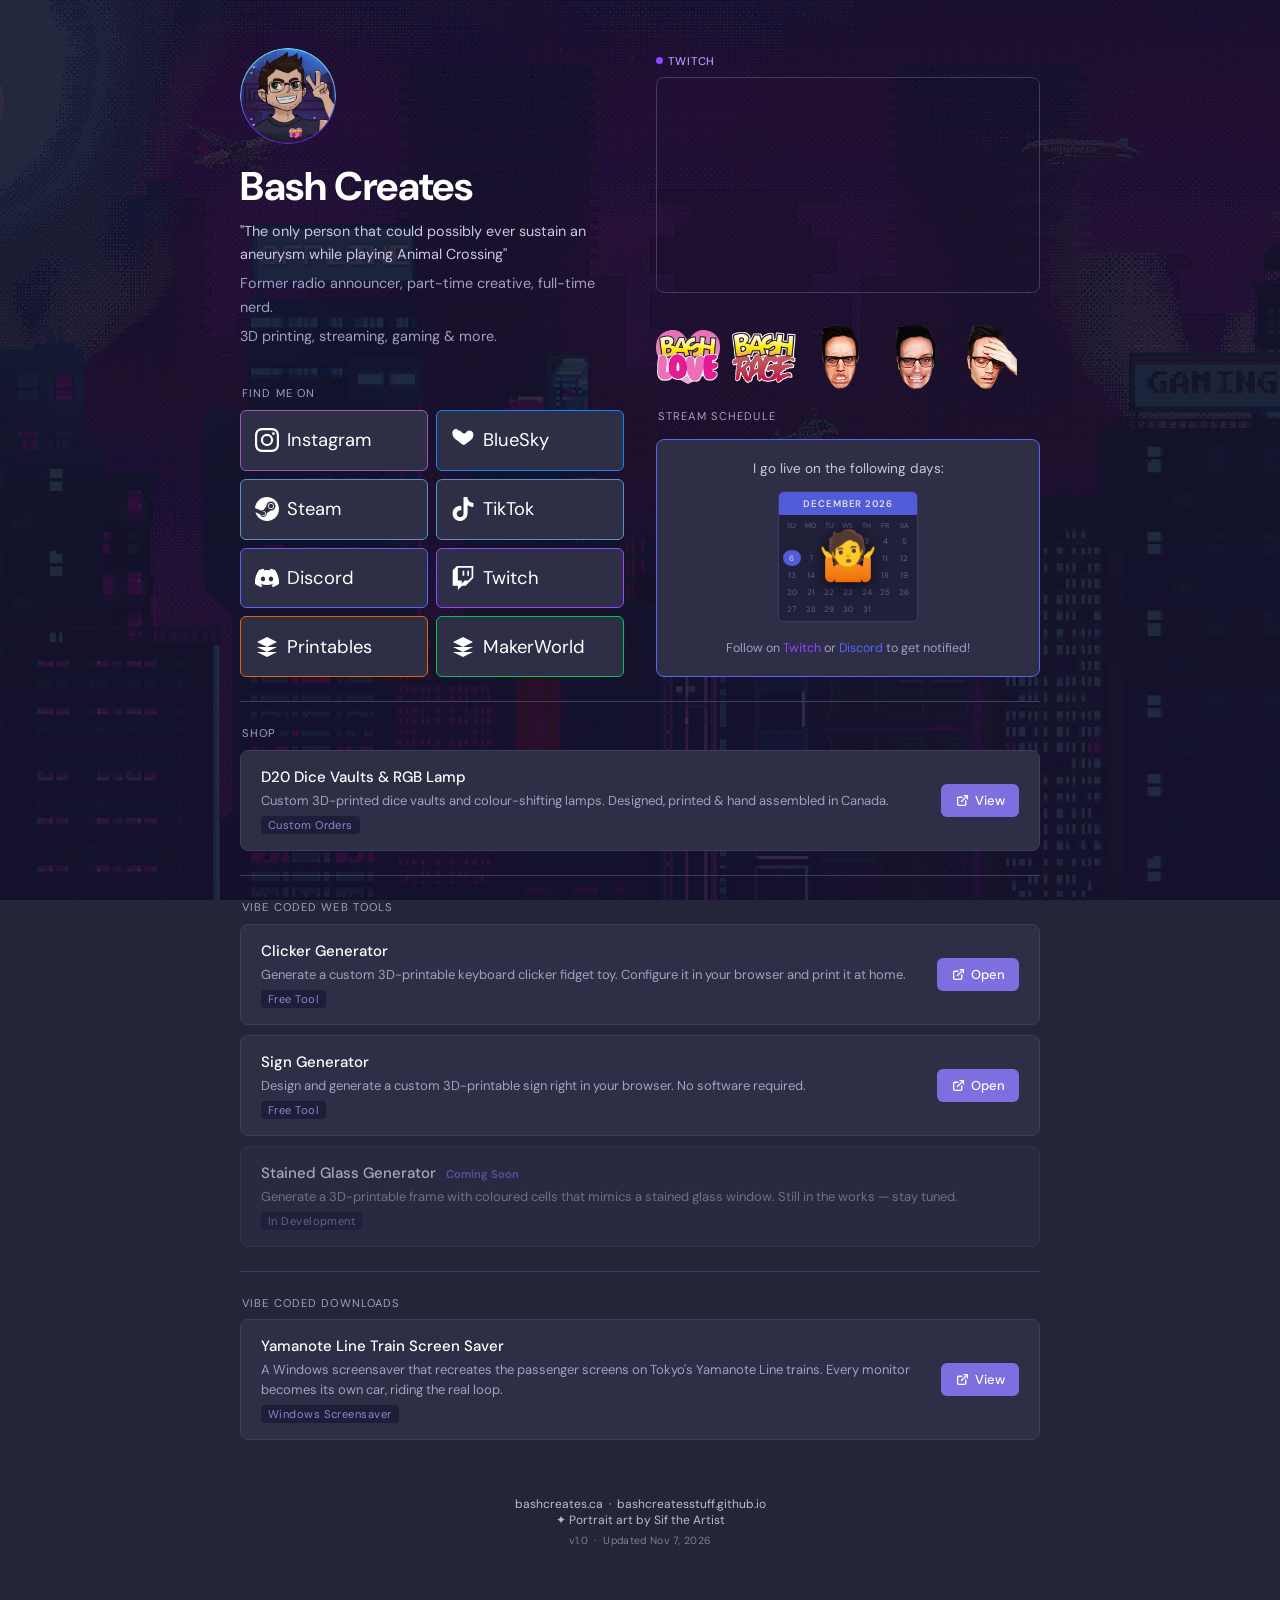
==== commit b12e35e1: "Add per-page version and updated date to footers Co-Authored-By: Claude Opus 5.5 <noreply@anthropic." ====
--- a/index.html
+++ b/index.html
@@ -20,7 +20,7 @@
   }
 
   body {
-    background: url('bg-neon-city.png') center center / cover fixed, #25253a;
+    background: url('Offline.png') center center / cover fixed, #25253a;
     color: var(--text);
     font-family: 'DM Sans', sans-serif;
     min-height: 100vh;
@@ -548,6 +548,8 @@
     from { opacity: 1; }
     to   { opacity: 0; visibility: hidden; }
   }
+
+  .page-version { display: inline-block; margin-top: 0.35rem; font-size: 0.65rem; opacity: 0.6; letter-spacing: 0.03em; }
 </style>
 </head>
 <body>
@@ -800,7 +802,7 @@
 
 </div>
 
-<footer>bashcreates.ca &nbsp;·&nbsp; <a href="https://bashcreatesstuff.github.io" style="color: inherit; text-decoration: none;">bashcreatesstuff.github.io</a><br><span>✦ Portrait art by Sif the Artist</span></footer>
+<footer>bashcreates.ca &nbsp;·&nbsp; <a href="https://bashcreatesstuff.github.io" style="color: inherit; text-decoration: none;">bashcreatesstuff.github.io</a><br><span>✦ Portrait art by Sif the Artist</span><br><span class="page-version">v1.0 &nbsp;·&nbsp; Updated Nov 7, 2026</span></footer>
 
 </body>
 </html>
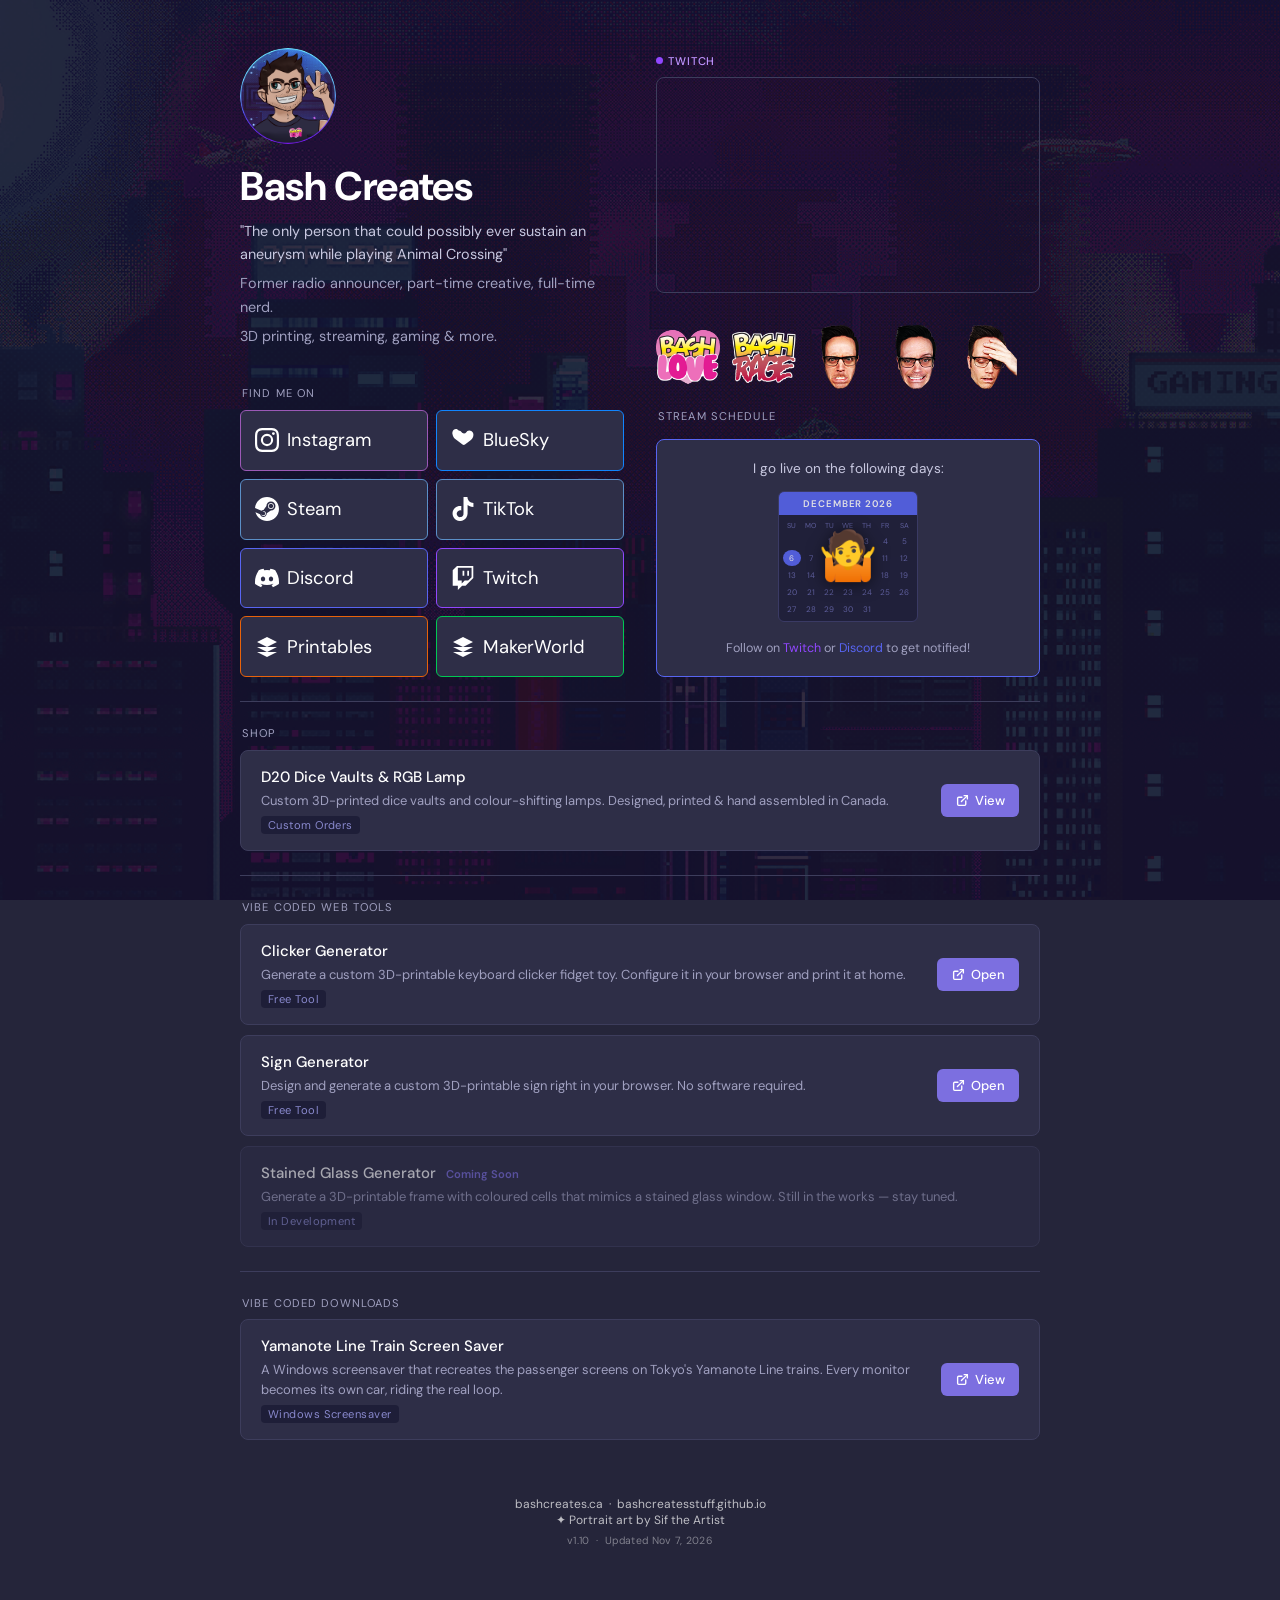
==== commit 7a482ed2: "Set page versions from each page's change history Co-Authored-By: Claude Opus 5.5 <noreply@anthropic" ====
--- a/index.html
+++ b/index.html
@@ -802,7 +802,7 @@
 
 </div>
 
-<footer>bashcreates.ca &nbsp;·&nbsp; <a href="https://bashcreatesstuff.github.io" style="color: inherit; text-decoration: none;">bashcreatesstuff.github.io</a><br><span>✦ Portrait art by Sif the Artist</span><br><span class="page-version">v1.0 &nbsp;·&nbsp; Updated Nov 7, 2026</span></footer>
+<footer>bashcreates.ca &nbsp;·&nbsp; <a href="https://bashcreatesstuff.github.io" style="color: inherit; text-decoration: none;">bashcreatesstuff.github.io</a><br><span>✦ Portrait art by Sif the Artist</span><br><span class="page-version">v1.10 &nbsp;·&nbsp; Updated Nov 7, 2026</span></footer>
 
 </body>
 </html>
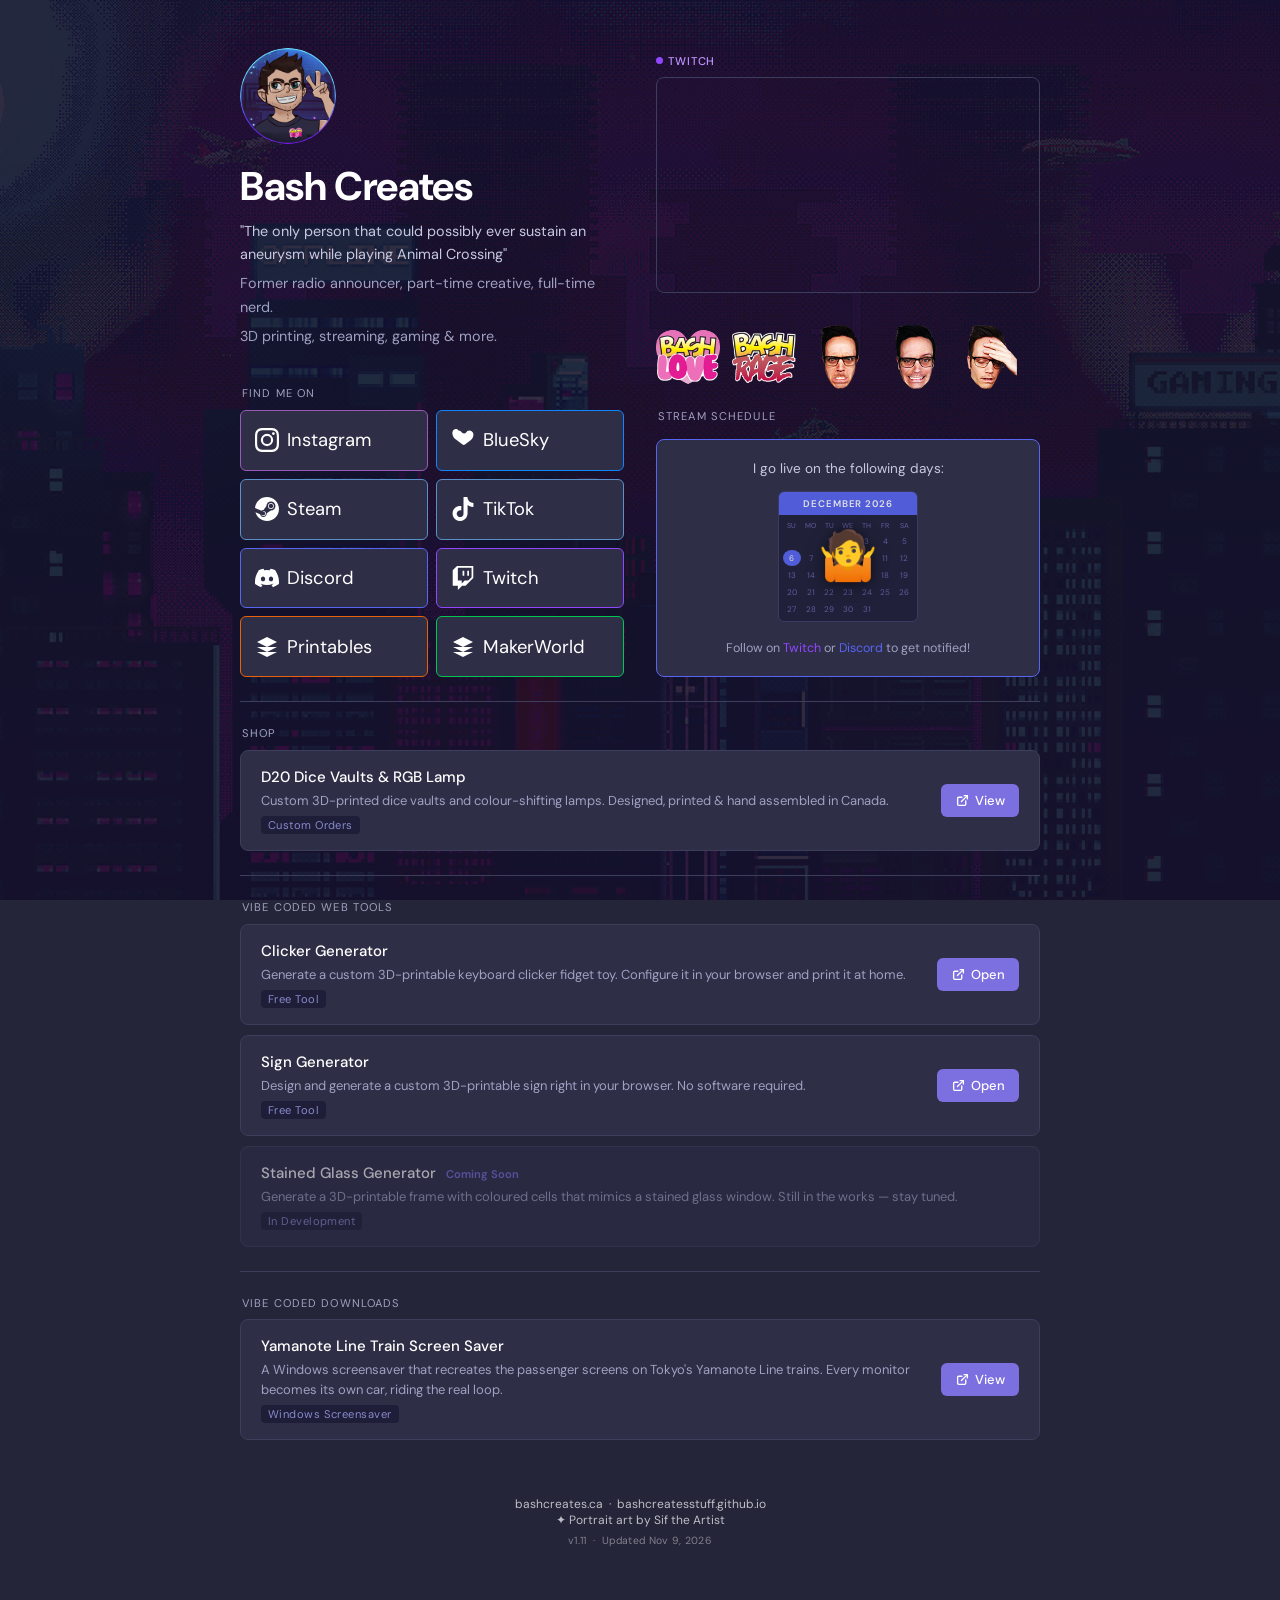
==== commit 05133502: "Recolour neon intro to match the portrait ring (cyan top to purple bottom) Co-Authored-By: Claude Op" ====
--- a/index.html
+++ b/index.html
@@ -560,14 +560,14 @@
            across the shoulder and up the arm, then round the ring to finish.
            Drawn three times: outer glow, coloured tube, bright core. -->
       <defs>
-        <linearGradient id="neonBG" gradientUnits="userSpaceOnUse" x1="60" y1="40" x2="440" y2="460">
-          <stop offset="0" stop-color="#2f7dff"/>
-          <stop offset="0.5" stop-color="#14d6e6"/>
-          <stop offset="1" stop-color="#2cf57a"/>
+        <linearGradient id="neonBG" gradientUnits="userSpaceOnUse" x1="250" y1="40" x2="250" y2="460">
+          <stop offset="0" stop-color="#6de5ff"/>
+          <stop offset="0.45" stop-color="#5d85fd"/>
+          <stop offset="0.85" stop-color="#7e1cf9"/>
         </linearGradient>
-        <linearGradient id="neonBGCore" gradientUnits="userSpaceOnUse" x1="60" y1="40" x2="440" y2="460">
-          <stop offset="0" stop-color="#d6e6ff"/>
-          <stop offset="1" stop-color="#dcffe9"/>
+        <linearGradient id="neonBGCore" gradientUnits="userSpaceOnUse" x1="250" y1="40" x2="250" y2="460">
+          <stop offset="0" stop-color="#e0f9ff"/>
+          <stop offset="1" stop-color="#ecdeff"/>
         </linearGradient>
       </defs>
       <g class="neon-glow">
@@ -802,7 +802,7 @@
 
 </div>
 
-<footer>bashcreates.ca &nbsp;·&nbsp; <a href="https://bashcreatesstuff.github.io" style="color: inherit; text-decoration: none;">bashcreatesstuff.github.io</a><br><span>✦ Portrait art by Sif the Artist</span><br><span class="page-version">v1.10 &nbsp;·&nbsp; Updated Nov 7, 2026</span></footer>
+<footer>bashcreates.ca &nbsp;·&nbsp; <a href="https://bashcreatesstuff.github.io" style="color: inherit; text-decoration: none;">bashcreatesstuff.github.io</a><br><span>✦ Portrait art by Sif the Artist</span><br><span class="page-version">v1.11 &nbsp;·&nbsp; Updated Nov 9, 2026</span></footer>
 
 </body>
 </html>
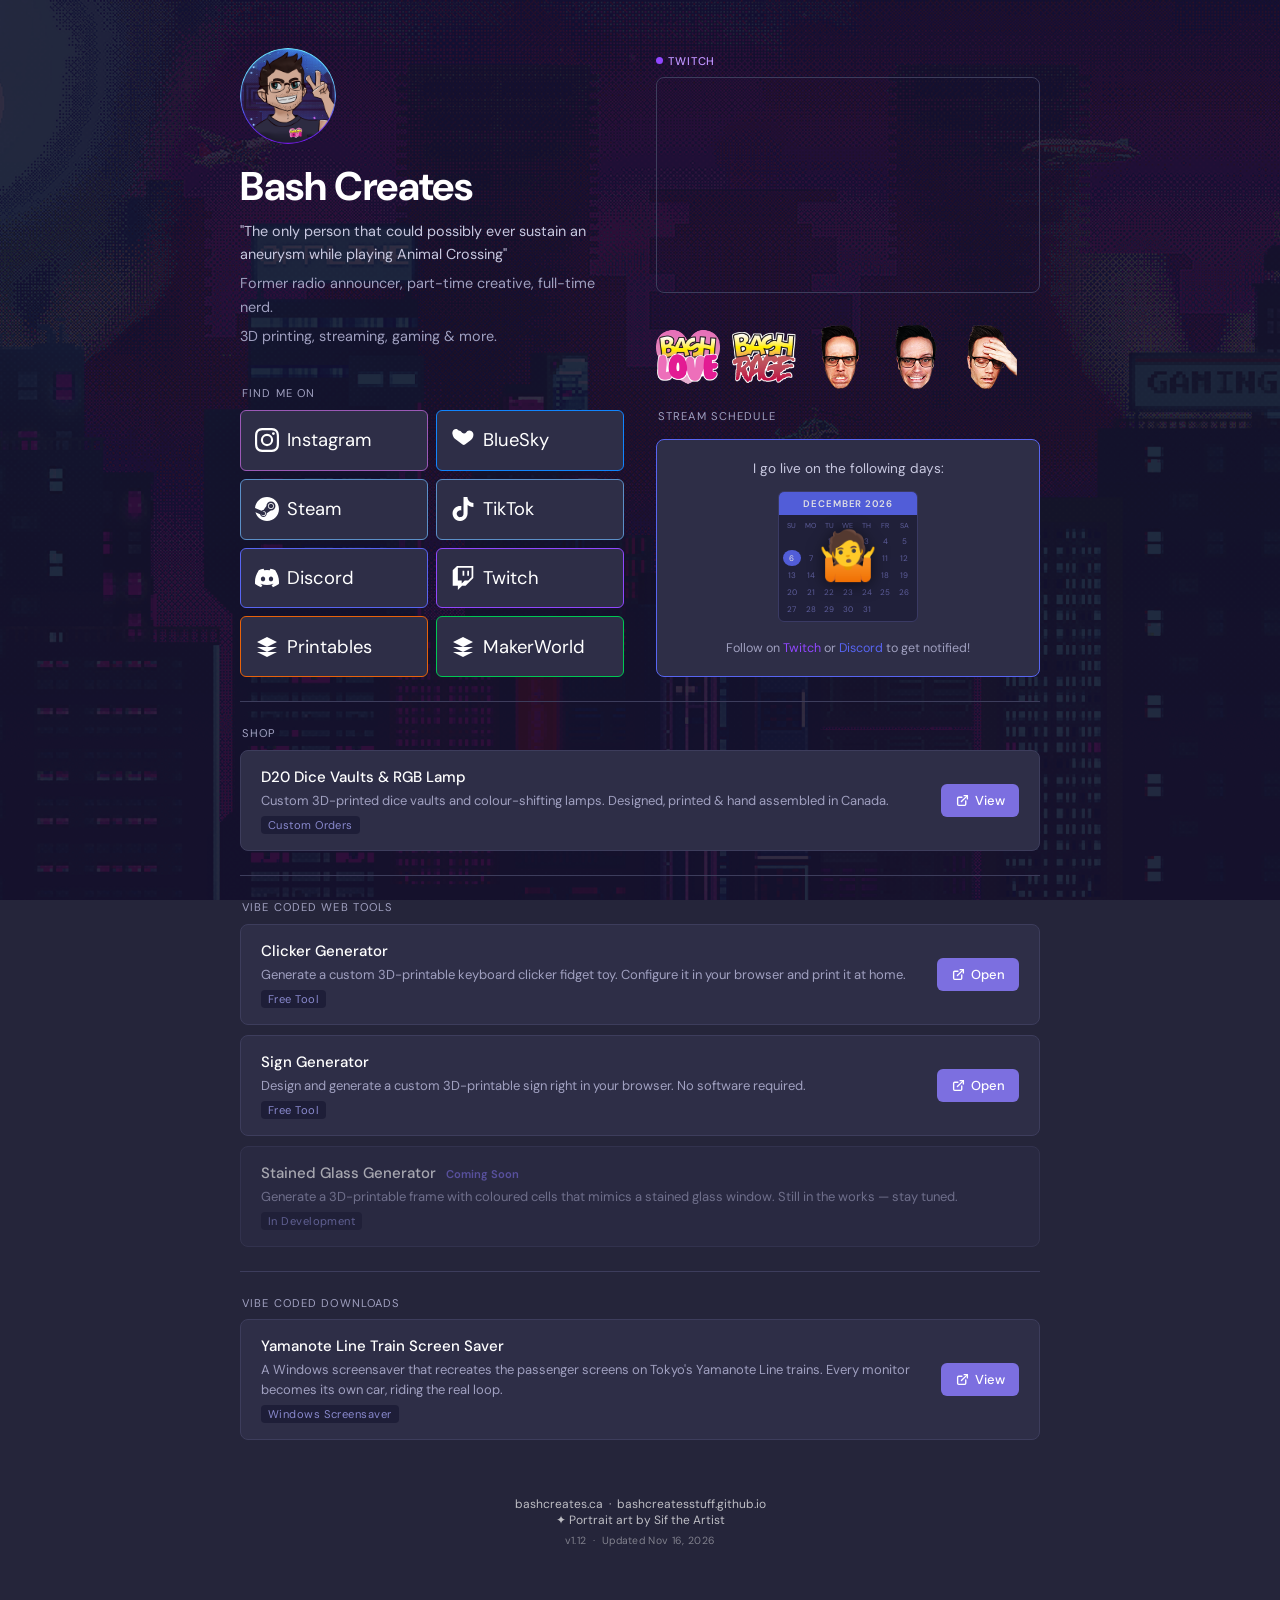
==== commit d9c36c77: "Faster intro: Bash Creates fades in while the neon outline draws Co-Authored-By: Claude Opus 5.5 <no" ====
--- a/index.html
+++ b/index.html
@@ -409,7 +409,7 @@
     align-items: center;
     justify-content: center;
     gap: 1.5rem;
-    animation: introFadeOut 0.6s ease-in 4.9s forwards;
+    animation: introFadeOut 0.6s ease-in 3.7s forwards;
     pointer-events: none;
   }
 
@@ -506,11 +506,11 @@
   }
 
   .intro-bash {
-    animation: slideFromLeft 0.5s cubic-bezier(0.22, 1, 0.36, 1) 2.95s both;
+    animation: slideFromLeft 0.9s cubic-bezier(0.22, 1, 0.36, 1) 0.25s both;
   }
 
   .intro-creates {
-    animation: slideFromRight 0.5s cubic-bezier(0.22, 1, 0.36, 1) 3.4s both;
+    animation: slideFromRight 0.9s cubic-bezier(0.22, 1, 0.36, 1) 0.55s both;
   }
 
   @keyframes neonDraw {
@@ -802,7 +802,7 @@
 
 </div>
 
-<footer>bashcreates.ca &nbsp;·&nbsp; <a href="https://bashcreatesstuff.github.io" style="color: inherit; text-decoration: none;">bashcreatesstuff.github.io</a><br><span>✦ Portrait art by Sif the Artist</span><br><span class="page-version">v1.11 &nbsp;·&nbsp; Updated Nov 9, 2026</span></footer>
+<footer>bashcreates.ca &nbsp;·&nbsp; <a href="https://bashcreatesstuff.github.io" style="color: inherit; text-decoration: none;">bashcreatesstuff.github.io</a><br><span>✦ Portrait art by Sif the Artist</span><br><span class="page-version">v1.12 &nbsp;·&nbsp; Updated Nov 16, 2026</span></footer>
 
 </body>
 </html>
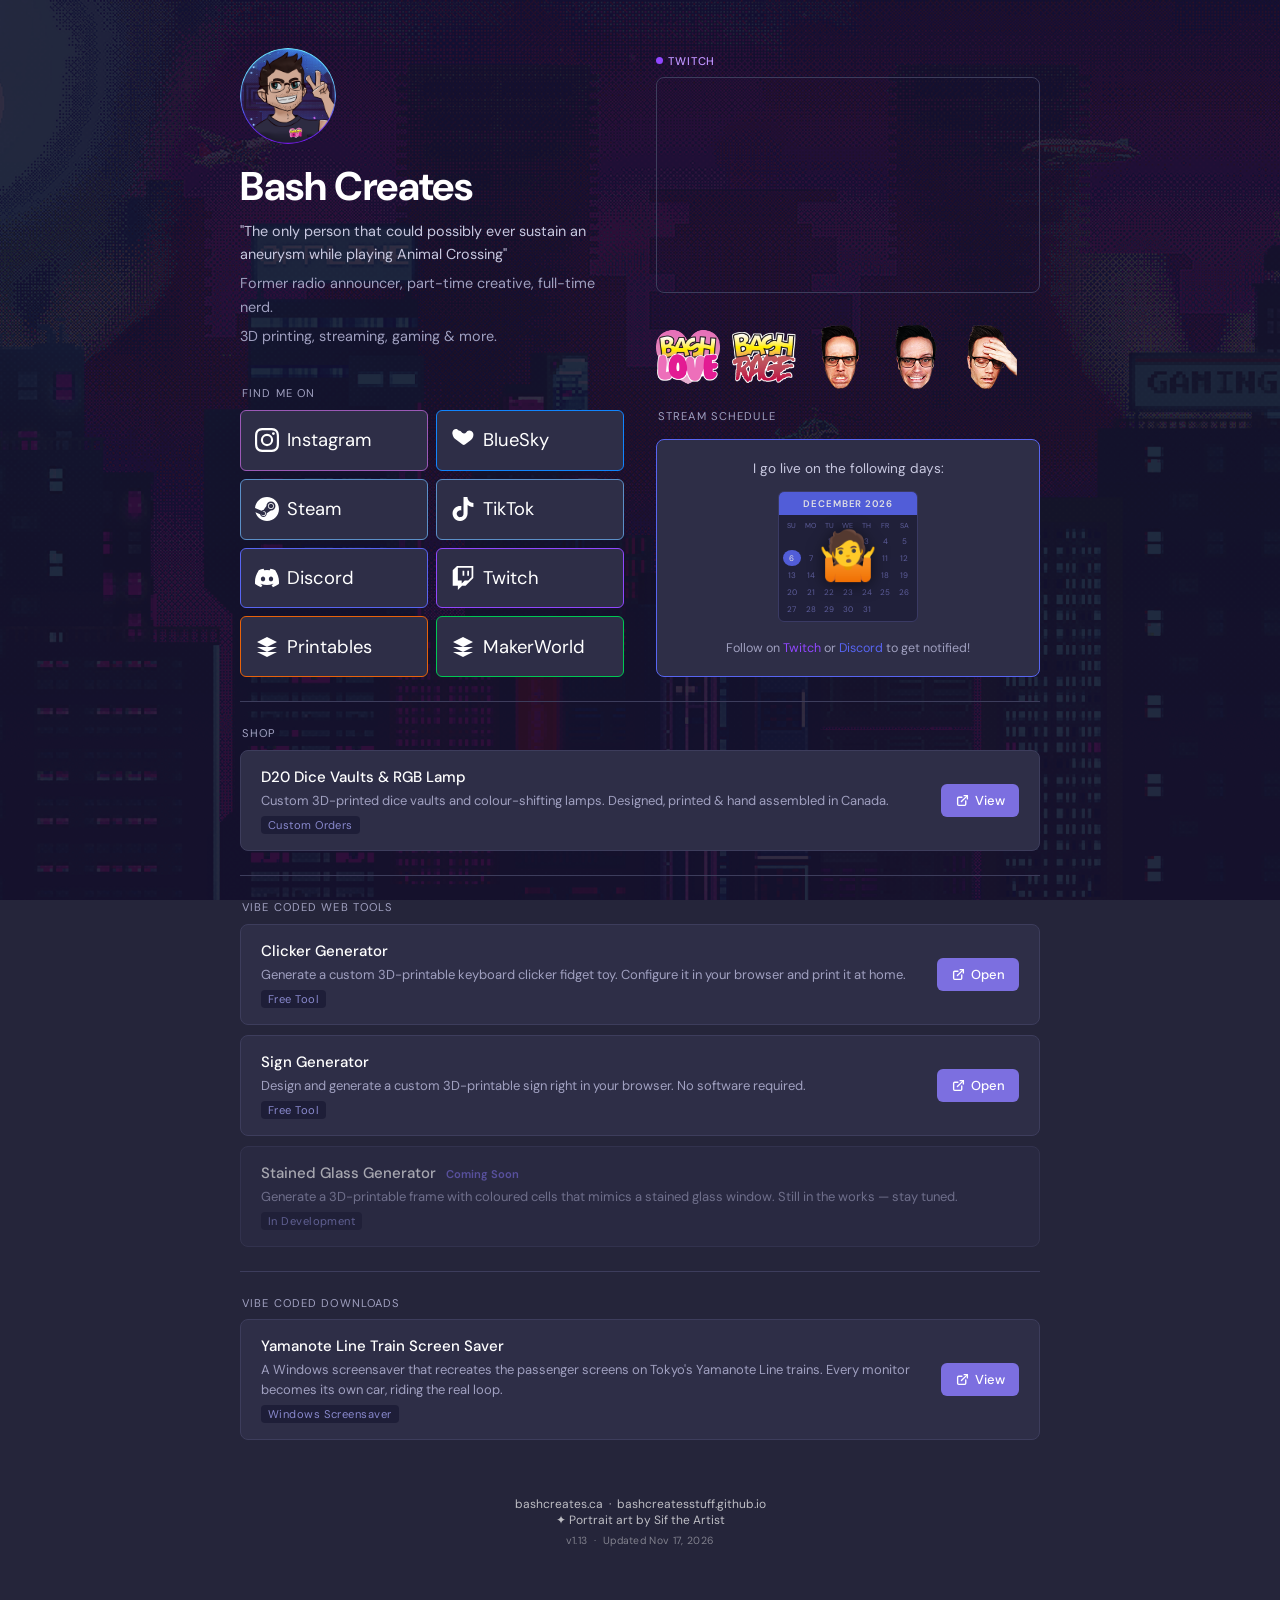
==== commit 478fd296: "Intro: stop the portrait shifting as it fades in The portrait scaled from 97% to 101% and back to 10" ====
--- a/index.html
+++ b/index.html
@@ -451,6 +451,8 @@
     object-fit: cover;
     display: block;
     animation: portraitIn 1.1s ease-out 2.3s both;
+    /* Keep the portrait on its own layer after the animation ends, so it doesn't snap half a pixel when the fade finishes */
+    will-change: opacity, filter;
   }
 
   /* Neon tube sign traced in one continuous line; the portrait fades in underneath as it finishes */
@@ -524,9 +526,9 @@
 
   /* Fades in with a bright flash, then settles to normal brightness */
   @keyframes portraitIn {
-    0%   { opacity: 0; transform: scale(0.97); filter: brightness(1); }
-    35%  { opacity: 1; transform: scale(1.01); filter: brightness(2.3) saturate(1.3); }
-    100% { opacity: 1; transform: scale(1); filter: brightness(1) saturate(1); }
+    0%   { opacity: 0; filter: brightness(1); }
+    35%  { opacity: 1; filter: brightness(2.3) saturate(1.3); }
+    100% { opacity: 1; filter: brightness(1) saturate(1); }
   }
 
   @media (prefers-reduced-motion: reduce) {
@@ -802,7 +804,7 @@
 
 </div>
 
-<footer>bashcreates.ca &nbsp;·&nbsp; <a href="https://bashcreatesstuff.github.io" style="color: inherit; text-decoration: none;">bashcreatesstuff.github.io</a><br><span>✦ Portrait art by Sif the Artist</span><br><span class="page-version">v1.12 &nbsp;·&nbsp; Updated Nov 16, 2026</span></footer>
+<footer>bashcreates.ca &nbsp;·&nbsp; <a href="https://bashcreatesstuff.github.io" style="color: inherit; text-decoration: none;">bashcreatesstuff.github.io</a><br><span>✦ Portrait art by Sif the Artist</span><br><span class="page-version">v1.13 &nbsp;·&nbsp; Updated Nov 17, 2026</span></footer>
 
 </body>
 </html>
